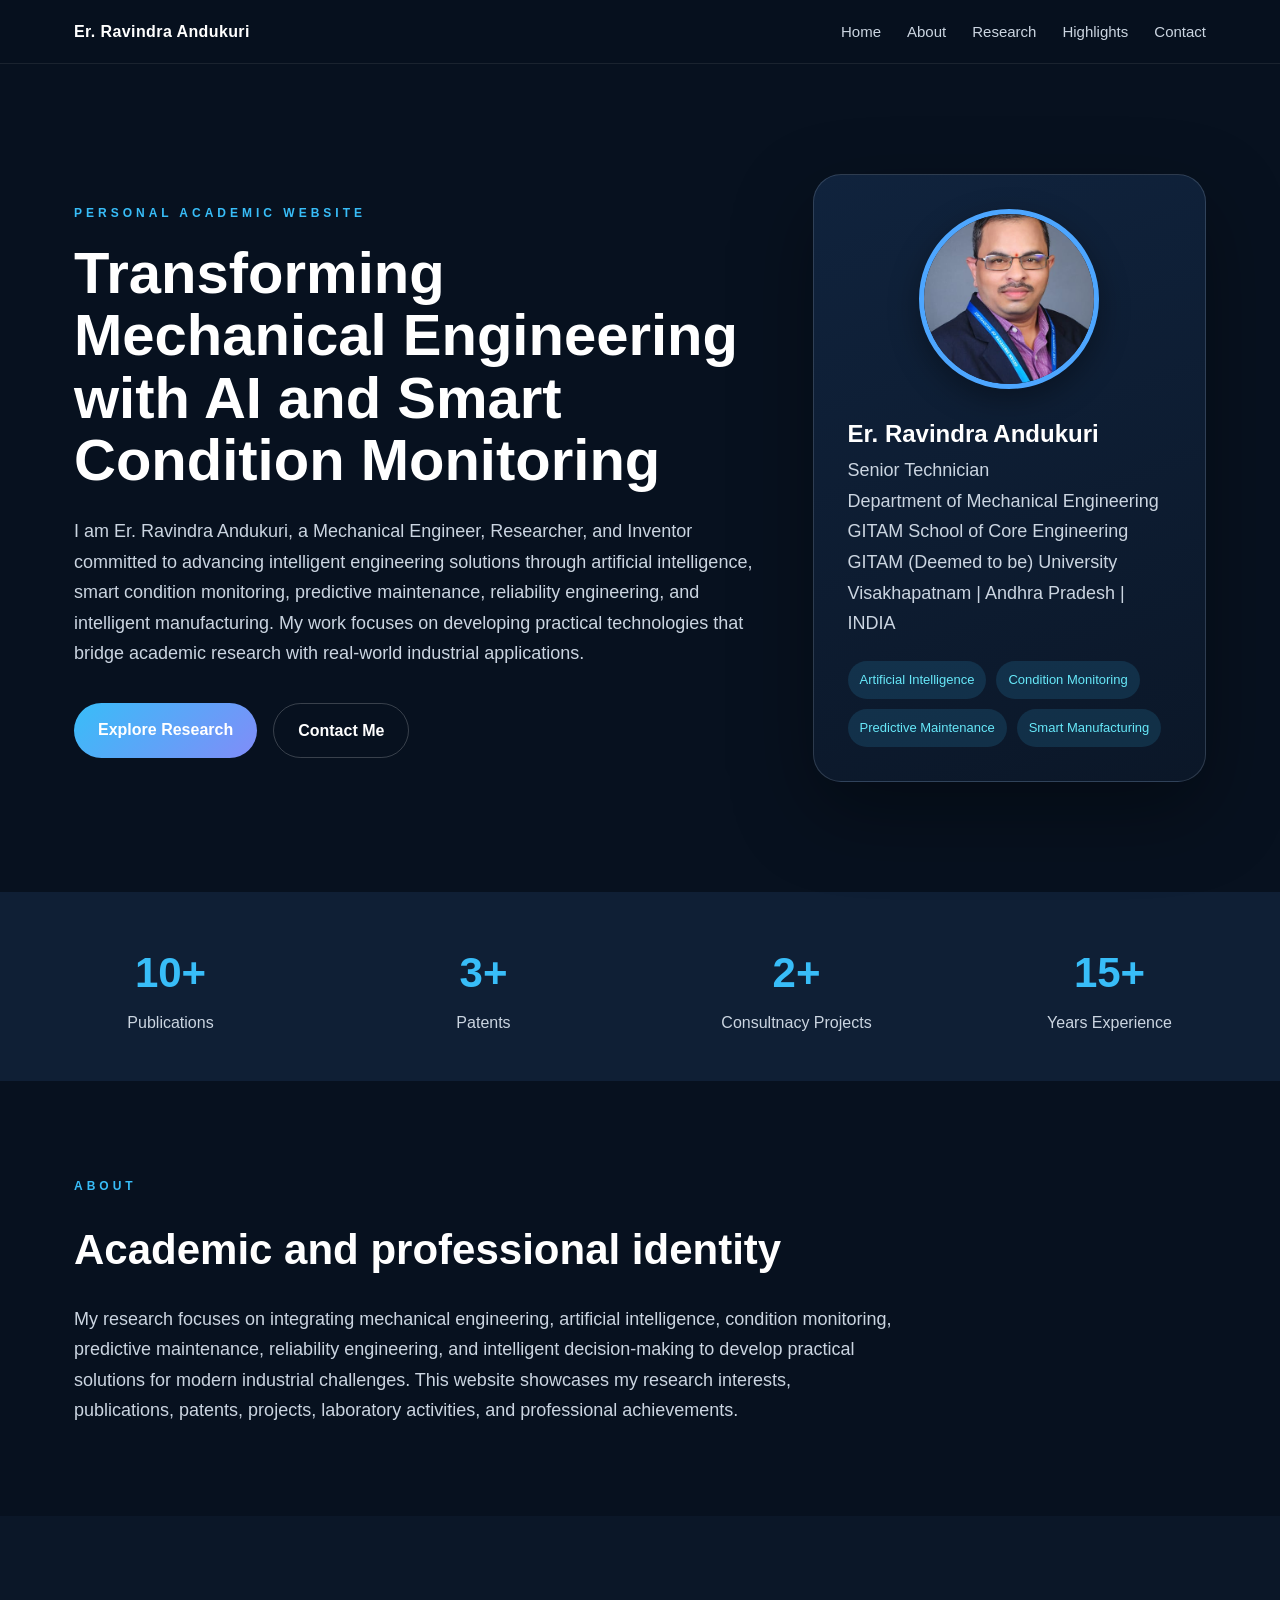
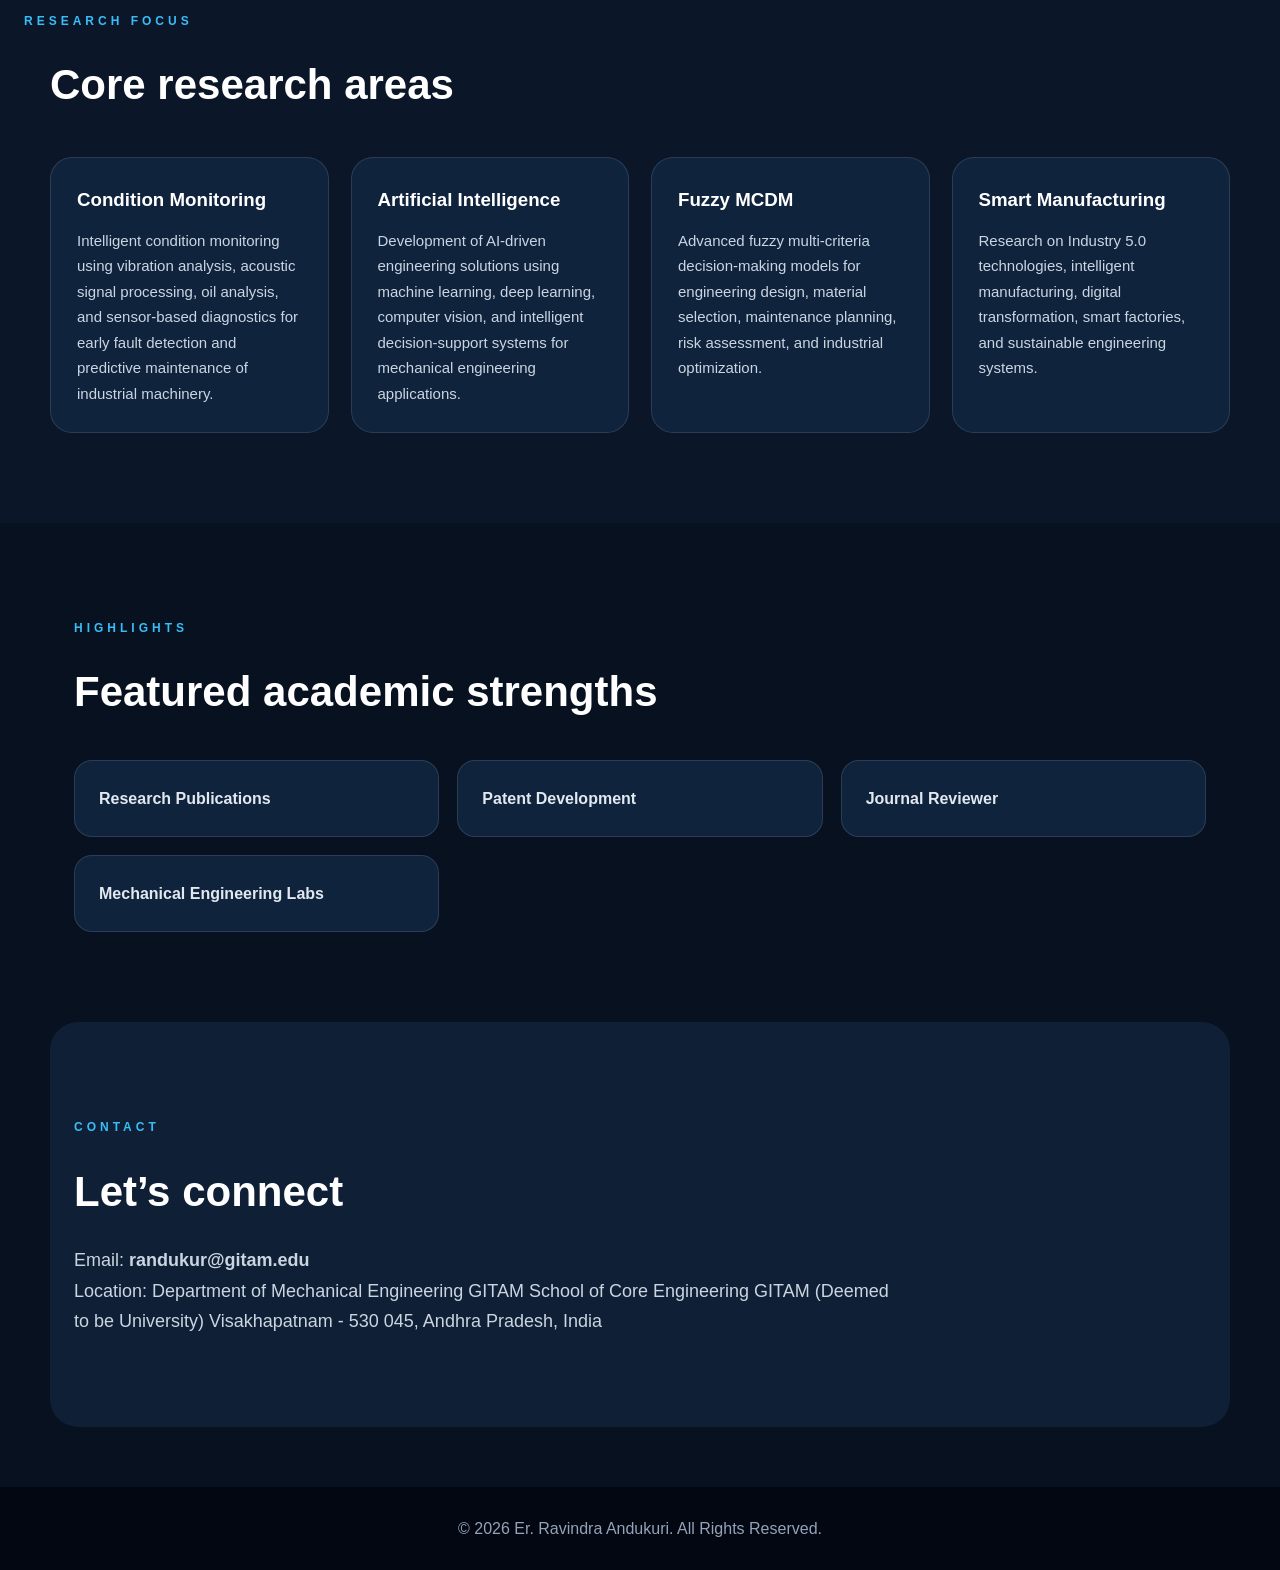
==== index.html @ 764f5e84 "Update index.html" ====
<!DOCTYPE html>
<html lang="en">
<head>
  <meta charset="UTF-8" />
  <meta name="viewport" content="width=device-width, initial-scale=1.0" />
  <title>Er. Ravindra Andukuri | Personal Academic Website</title>
  <link rel="stylesheet" href="style.css" />
</head>
<body>

<header class="header">
  <nav class="navbar">
    <div class="logo">Er. Ravindra Andukuri</div>
    <ul class="nav-links">
      <li><a href="#home">Home</a></li>
      <li><a href="#about">About</a></li>
      <li><a href="#research">Research</a></li>
      <li><a href="#highlights">Highlights</a></li>
      <li><a href="#contact">Contact</a></li>
    </ul>
  </nav>
</header>

<section id="home" class="hero">
  <div class="hero-content">
    <span class="tagline">Personal Academic Website</span>
    <h1>Transforming Mechanical Engineering with AI and Smart Condition Monitoring</h1>
    <p>
     I am Er. Ravindra Andukuri, a Mechanical Engineer, Researcher, 
      and Inventor committed to advancing intelligent engineering solutions 
      through artificial intelligence, smart condition monitoring, predictive maintenance, 
      reliability engineering, and intelligent manufacturing. 
      My work focuses on developing practical technologies that bridge academic research with real-world industrial applications.
    </p>

    <div class="hero-buttons">
      <a href="#research" class="btn primary">Explore Research</a>
      <a href="#contact" class="btn secondary">Contact Me</a>
    </div>
  </div>

  <div class="hero-card">
   <div class="profile-image">

<img src="assets/images/Ravindra_GITAM.jpeg"
     alt="Er. Ravindra Andukuri">

</div>
    <h2>Er. Ravindra Andukuri</h2>
    <p>Senior Technician</p>
    <p>Department of Mechanical Engineering</p>
    <p>GITAM School of Core Engineering</p>
    <p>GITAM (Deemed to be) University</p>
    <p>Visakhapatnam | Andhra Pradesh | INDIA</p>
    <div class="chips">
      <span>Artificial Intelligence</span>
      <span>Condition Monitoring</span>
      <span>Predictive Maintenance</span>
      <span>Smart Manufacturing</span>
    </div>
  </div>
</section>

<section class="stats">
  <div>
    <h2>10+</h2>
    <p>Publications</p>
  </div>
  <div>
    <h2>3+</h2>
    <p>Patents</p>
  </div>
  <div>
    <h2>2+</h2>
    <p>Consultnacy Projects</p>
  </div>
  <div>
    <h2>15+</h2>
    <p>Years Experience</p>
  </div>
</section>

<section id="about" class="section">
  <span class="section-label">About</span>
  <h2>Academic and professional identity</h2>
  <p>
    My research focuses on integrating mechanical engineering, artificial intelligence, 
    condition monitoring, predictive maintenance, reliability engineering, and intelligent decision-making 
    to develop practical solutions for modern industrial challenges. 
    This website showcases my research interests, publications, patents, projects, laboratory activities, and professional achievements.
  </p>
</section>

<section id="research" class="section dark-section">
  <span class="section-label">Research Focus</span>
  <h2>Core research areas</h2>

  <div class="cards">
    <div class="card">
      <h3>Condition Monitoring</h3>
      <p>Intelligent condition monitoring using vibration analysis, 
        acoustic signal processing, oil analysis, and sensor-based diagnostics 
        for early fault detection and predictive maintenance of industrial machinery.</p>
    </div>

    <div class="card">
      <h3>Artificial Intelligence</h3>
      <p>Development of AI-driven engineering solutions using machine learning, 
        deep learning, computer vision, and intelligent decision-support systems 
        for mechanical engineering applications.</p>
    </div>

    <div class="card">
      <h3>Fuzzy MCDM</h3>
      <p>Advanced fuzzy multi-criteria decision-making models 
        for engineering design, material selection, maintenance planning, risk assessment, 
        and industrial optimization.</p>
    </div>

    <div class="card">
      <h3>Smart Manufacturing</h3>
      <p>Research on Industry 5.0 technologies, intelligent manufacturing, 
        digital transformation, smart factories, and sustainable engineering systems.</p>
    </div>
  </div>
</section>

<section id="highlights" class="section">
  <span class="section-label">Highlights</span>
  <h2>Featured academic strengths</h2>

  <div class="highlight-grid">
    <div class="highlight">Research Publications</div>
    <div class="highlight">Patent Development</div>
    <div class="highlight">Journal Reviewer</div>
    <div class="highlight">Mechanical Engineering Labs</div>
  </div>
</section>

<section id="contact" class="section contact">
  <span class="section-label">Contact</span>
  <h2>Let’s connect</h2>
  <p>Email: <strong>randukur@gitam.edu</strong></p>
  <p>Location: Department of Mechanical Engineering
    GITAM School of Core Engineering
    GITAM (Deemed to be University)
    Visakhapatnam - 530 045, Andhra Pradesh, India</p>
</section>

<footer>

  <p>© 2026 Er. Ravindra Andukuri. All Rights Reserved.</p>
</footer>

<script src="script.js"></script>
</body>
</html>
---- style.css ----
* {
  margin: 0;
  padding: 0;
  box-sizing: border-box;
  font-family: "Segoe UI", Arial, sans-serif;
}

html {
  scroll-behavior: smooth;
}

body {
  background: #07111f;
  color: #ffffff;
  line-height: 1.7;
}

.header {
  width: 100%;
  position: sticky;
  top: 0;
  background: rgba(7, 17, 31, 0.9);
  backdrop-filter: blur(14px);
  z-index: 1000;
  border-bottom: 1px solid rgba(255,255,255,0.08);
}

.navbar {
  max-width: 1180px;
  margin: auto;
  padding: 18px 24px;
  display: flex;
  justify-content: space-between;
  align-items: center;
}

.logo {
  font-weight: 800;
  letter-spacing: 0.4px;
}

.nav-links {
  list-style: none;
  display: flex;
  gap: 26px;
}

.nav-links a {
  color: #cbd5e1;
  text-decoration: none;
  font-size: 15px;
}

.nav-links a:hover {
  color: #38bdf8;
}

.hero {
  min-height: 92vh;
  max-width: 1180px;
  margin: auto;
  padding: 90px 24px;
  display: grid;
  grid-template-columns: 1.4fr 0.8fr;
  align-items: center;
  gap: 50px;
}

.tagline,
.section-label {
  display: inline-block;
  color: #38bdf8;
  text-transform: uppercase;
  letter-spacing: 4px;
  font-size: 12px;
  font-weight: 800;
  margin-bottom: 18px;
}

.hero h1 {
  font-size: 58px;
  line-height: 1.08;
  margin-bottom: 24px;
}

.hero p,
.section p {
  color: #cbd5e1;
  font-size: 18px;
  max-width: 820px;
}

.hero-buttons {
  margin-top: 34px;
  display: flex;
  gap: 16px;
}

.btn {
  padding: 13px 24px;
  border-radius: 40px;
  text-decoration: none;
  font-weight: 700;
}

.primary {
  background: linear-gradient(135deg, #38bdf8, #818cf8);
  color: white;
}

.secondary {
  border: 1px solid rgba(255,255,255,0.2);
  color: white;
}

.hero-card {
  background: linear-gradient(160deg, #10233d, #0b1728);
  border: 1px solid rgba(148,163,184,0.25);
  border-radius: 28px;
  padding: 34px;
  box-shadow: 0 30px 80px rgba(0,0,0,0.35);
}

.profile-image{

width:180px;
height:180px;

margin:auto;

margin-bottom:25px;

overflow:hidden;

border-radius:50%;

border:5px solid #4da6ff;

box-shadow:0 10px 30px rgba(0,0,0,.35);

}

.profile-image img{

width:100%;

height:100%;

object-fit:cover;

}
}

.hero-card h2 {
  margin-bottom: 8px;
}

.hero-card p {
  color: #cbd5e1;
}

.chips {
  margin-top: 22px;
  display: flex;
  flex-wrap: wrap;
  gap: 10px;
}

.chips span {
  background: rgba(56,189,248,0.14);
  color: #67e8f9;
  padding: 8px 12px;
  border-radius: 20px;
  font-size: 13px;
}

.stats {
  background: #0f1f35;
  display: grid;
  grid-template-columns: repeat(4, 1fr);
  text-align: center;
  padding: 45px 24px;
  gap: 20px;
}

.stats h2 {
  color: #38bdf8;
  font-size: 42px;
}

.stats p {
  color: #cbd5e1;
}

.section {
  max-width: 1180px;
  margin: auto;
  padding: 90px 24px;
}

.section h2 {
  font-size: 42px;
  margin-bottom: 18px;
}

.dark-section {
  max-width: 100%;
  background: #0b1728;
}

.dark-section > * {
  max-width: 1180px;
  margin-left: auto;
  margin-right: auto;
}

.cards {
  margin-top: 36px;
  display: grid;
  grid-template-columns: repeat(4, 1fr);
  gap: 22px;
}

.card {
  background: #10233d;
  border: 1px solid rgba(148,163,184,0.2);
  border-radius: 22px;
  padding: 26px;
}

.card h3 {
  color: #ffffff;
  margin-bottom: 12px;
}

.card p {
  font-size: 15px;
}

.highlight-grid {
  margin-top: 32px;
  display: grid;
  grid-template-columns: repeat(3, 1fr);
  gap: 18px;
}

.highlight {
  background: #10233d;
  padding: 24px;
  border-radius: 18px;
  border: 1px solid rgba(148,163,184,0.2);
  color: #e2e8f0;
  font-weight: 700;
}

.contact {
  background: #0f1f35;
  border-radius: 28px;
  margin-bottom: 60px;
}

footer {
  text-align: center;
  padding: 28px;
  background: #030712;
  color: #94a3b8;
}

@media (max-width: 900px) {
  .hero {
    grid-template-columns: 1fr;
  }

  .hero h1 {
    font-size: 42px;
  }

  .stats,
  .cards,
  .highlight-grid {
    grid-template-columns: 1fr;
  }

  .nav-links {
    display: none;
  }
}
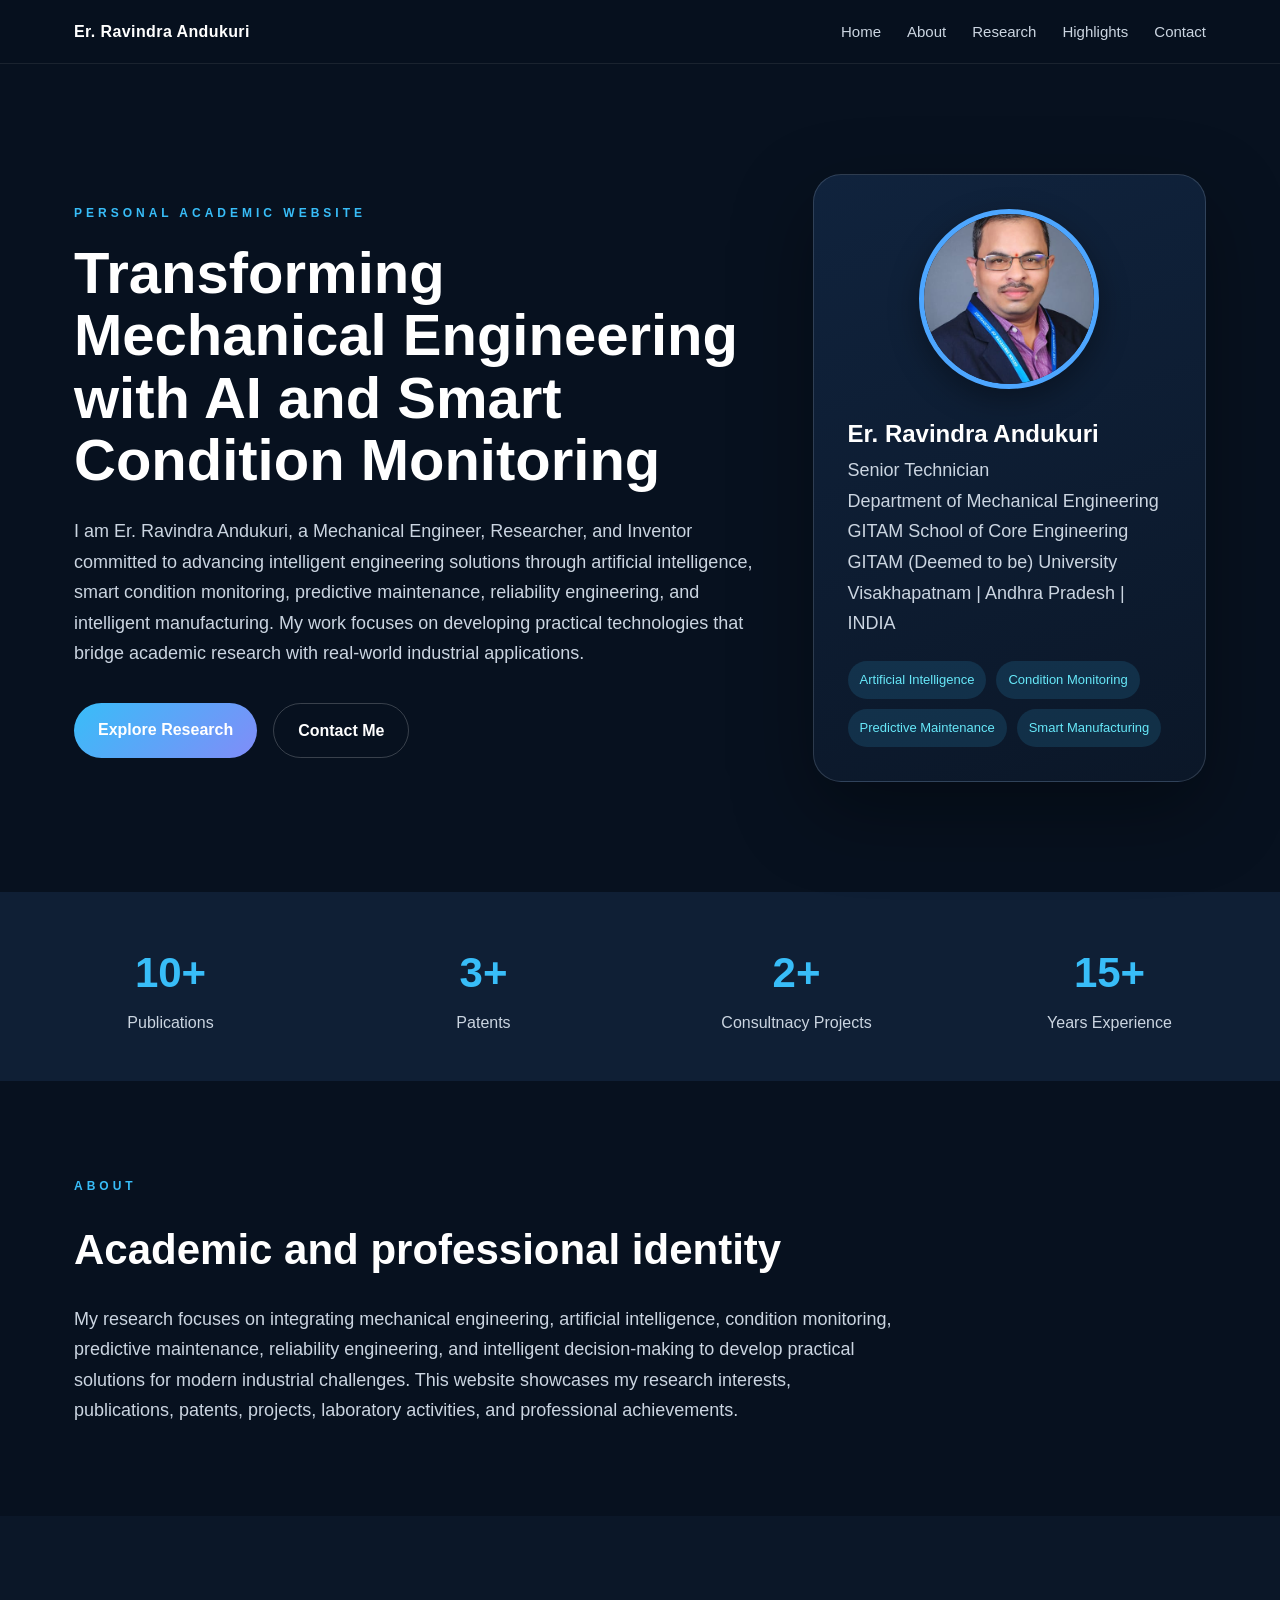
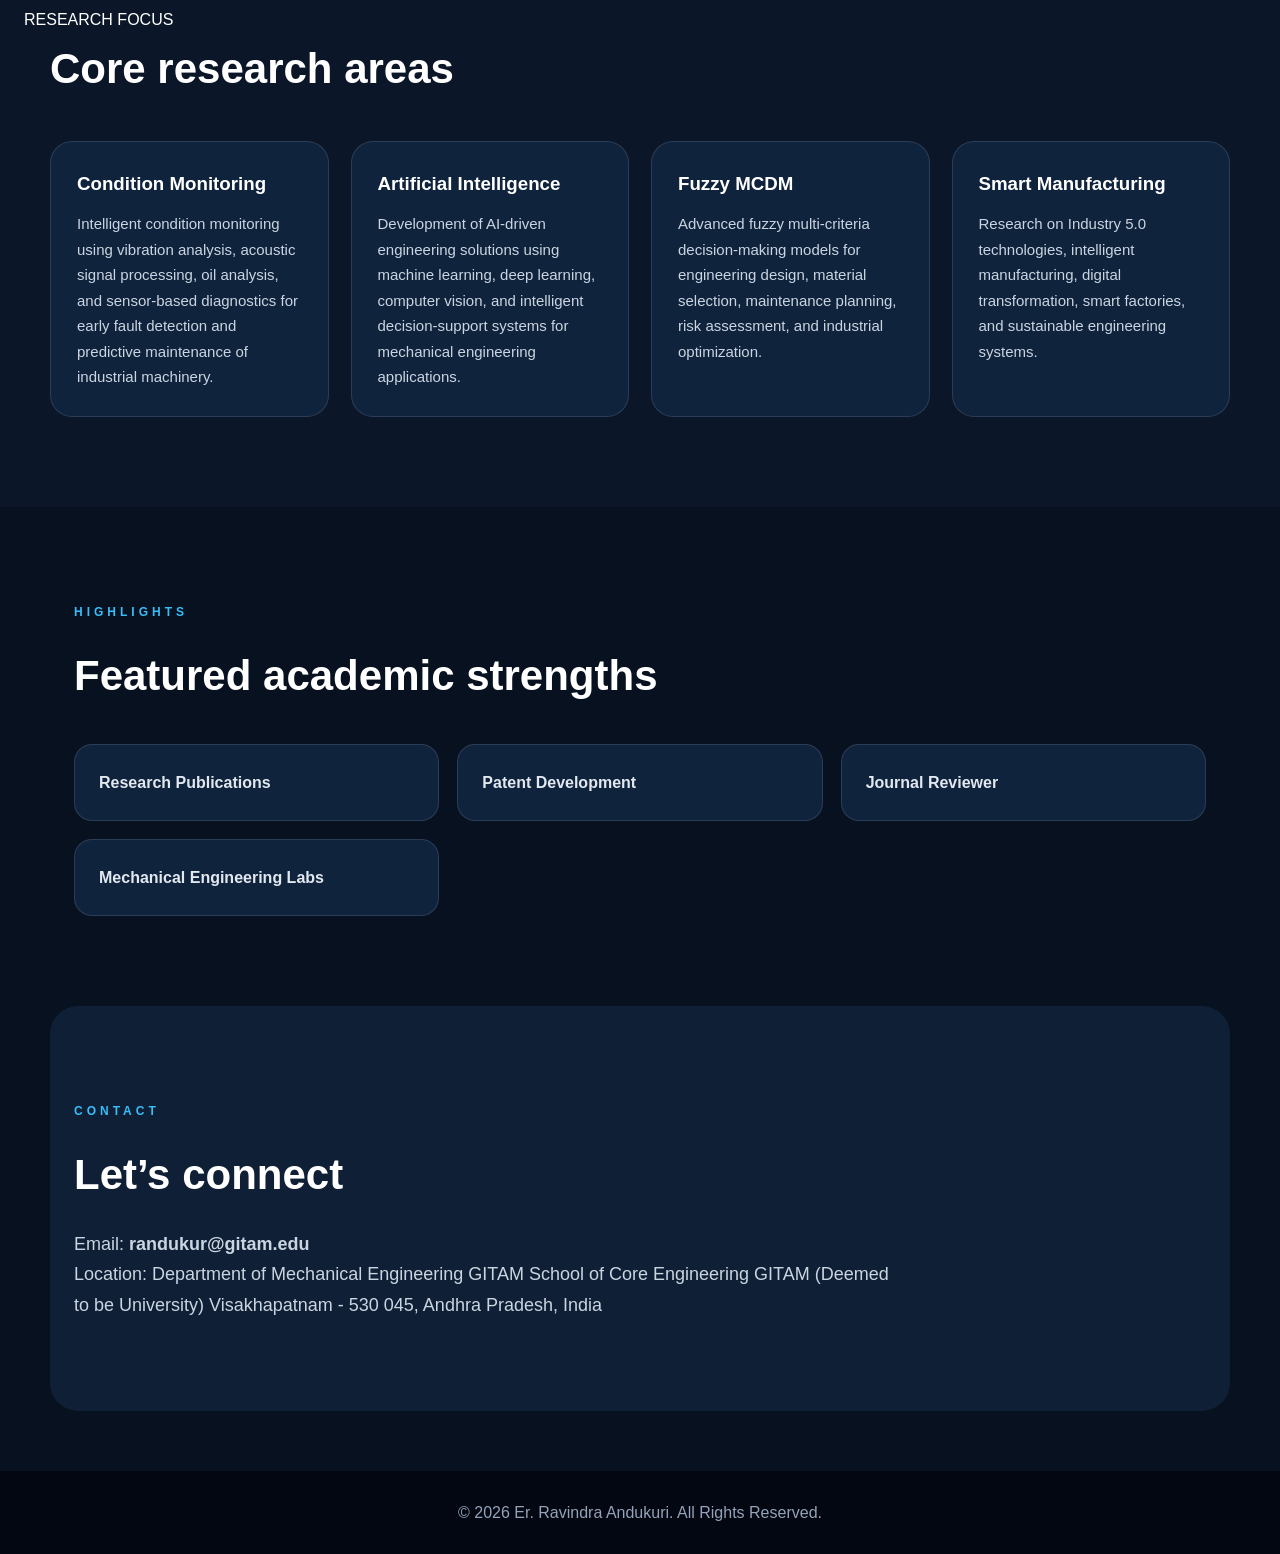
==== commit 17638bab: "Update index.html" ====
--- a/index.html
+++ b/index.html
@@ -92,7 +92,10 @@
 </section>
 
 <section id="research" class="section dark-section">
-  <span class="section-label">Research Focus</span>
+  <span class="section-tag">
+RESEARCH FOCUS
+</span>
+  <div class="container">
   <h2>Core research areas</h2>
 
   <div class="cards">
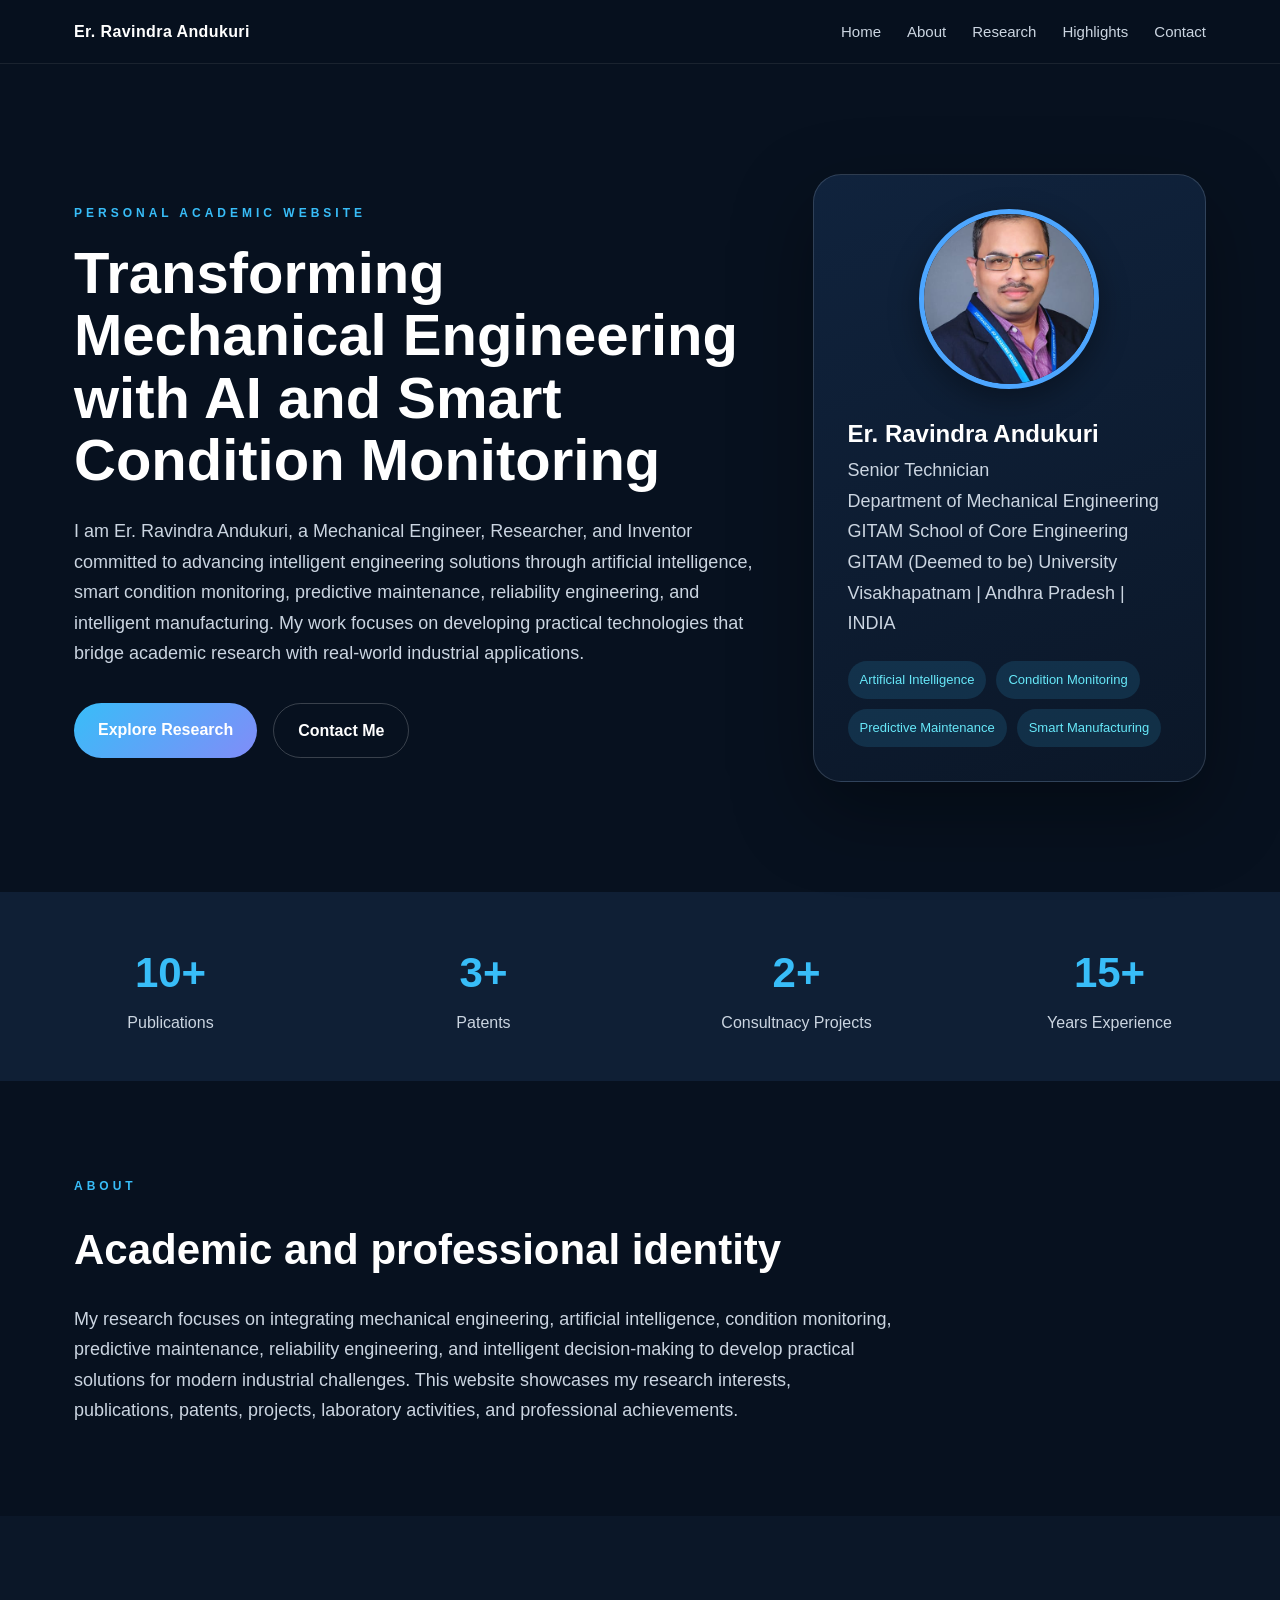
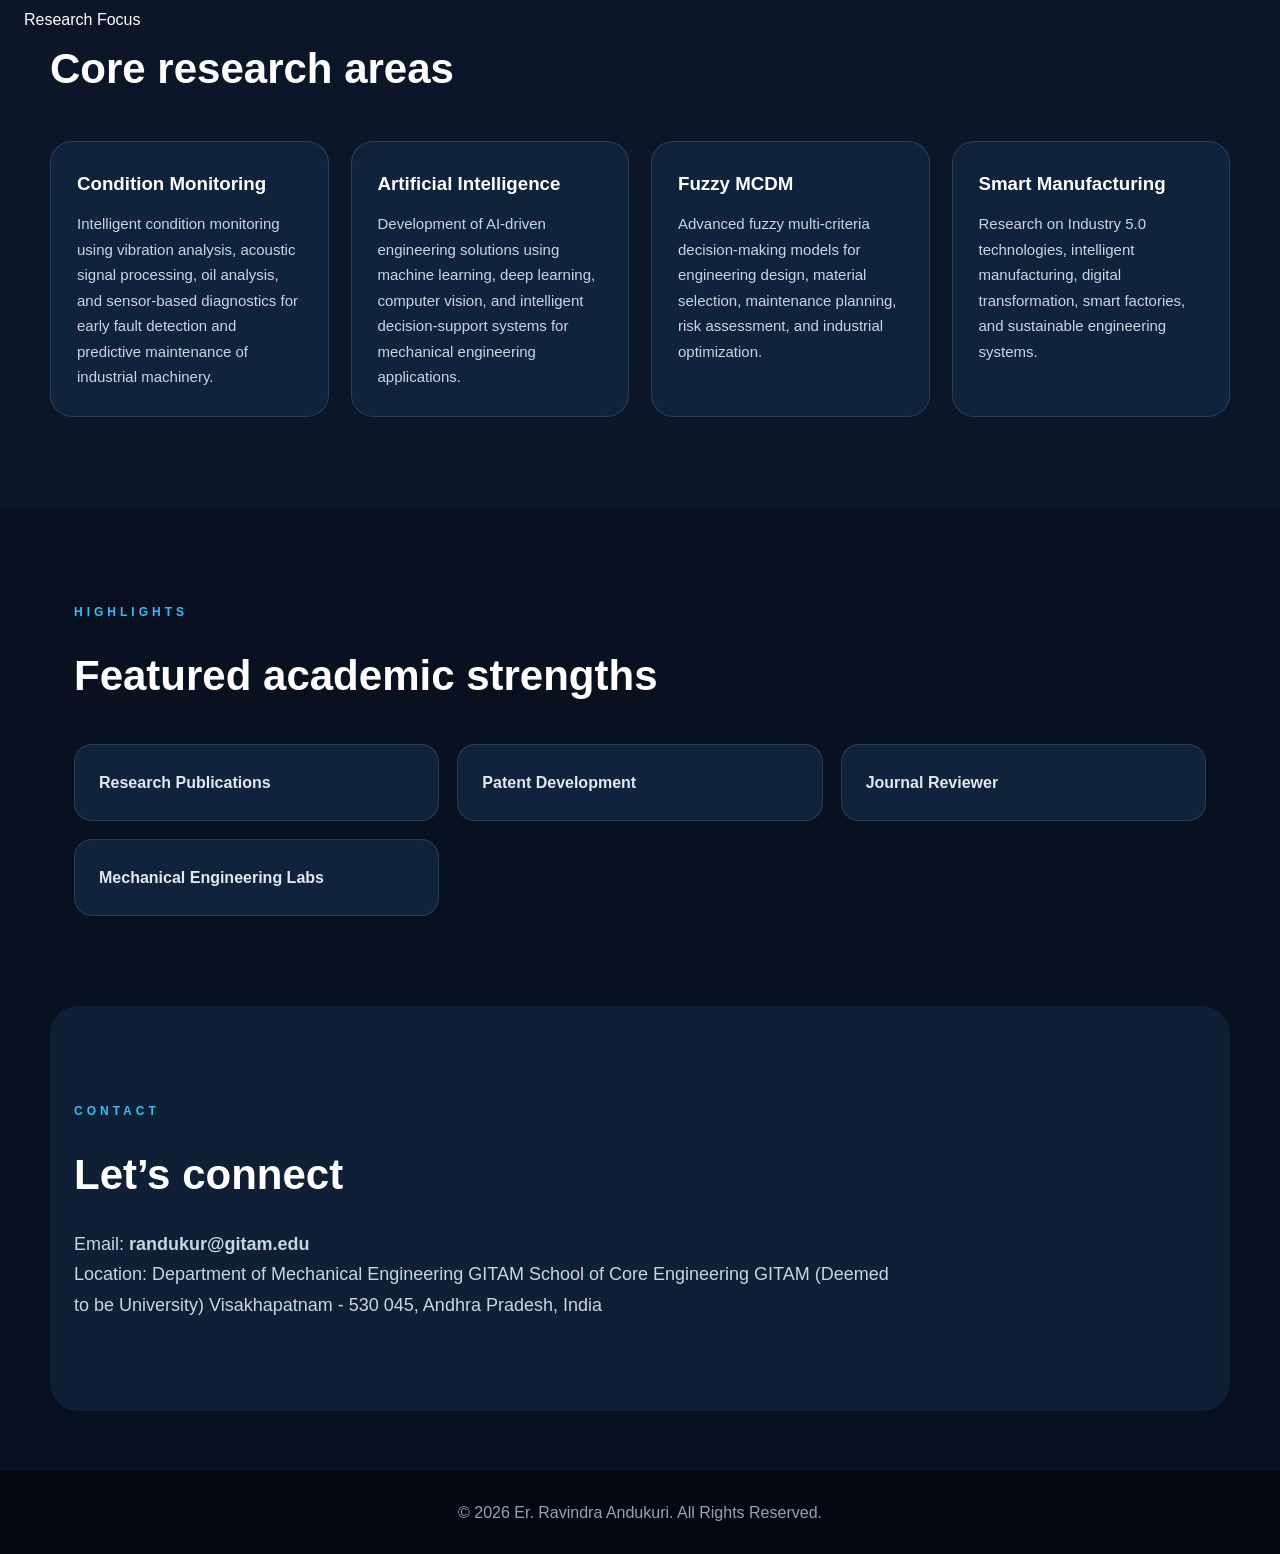
==== commit 4eda0145: "Update index.html" ====
--- a/index.html
+++ b/index.html
@@ -92,10 +92,7 @@
 </section>
 
 <section id="research" class="section dark-section">
-  <span class="section-tag">
-RESEARCH FOCUS
-</span>
-  <div class="container">
+  <span class="section-tag">Research Focus</span>
   <h2>Core research areas</h2>
 
   <div class="cards">
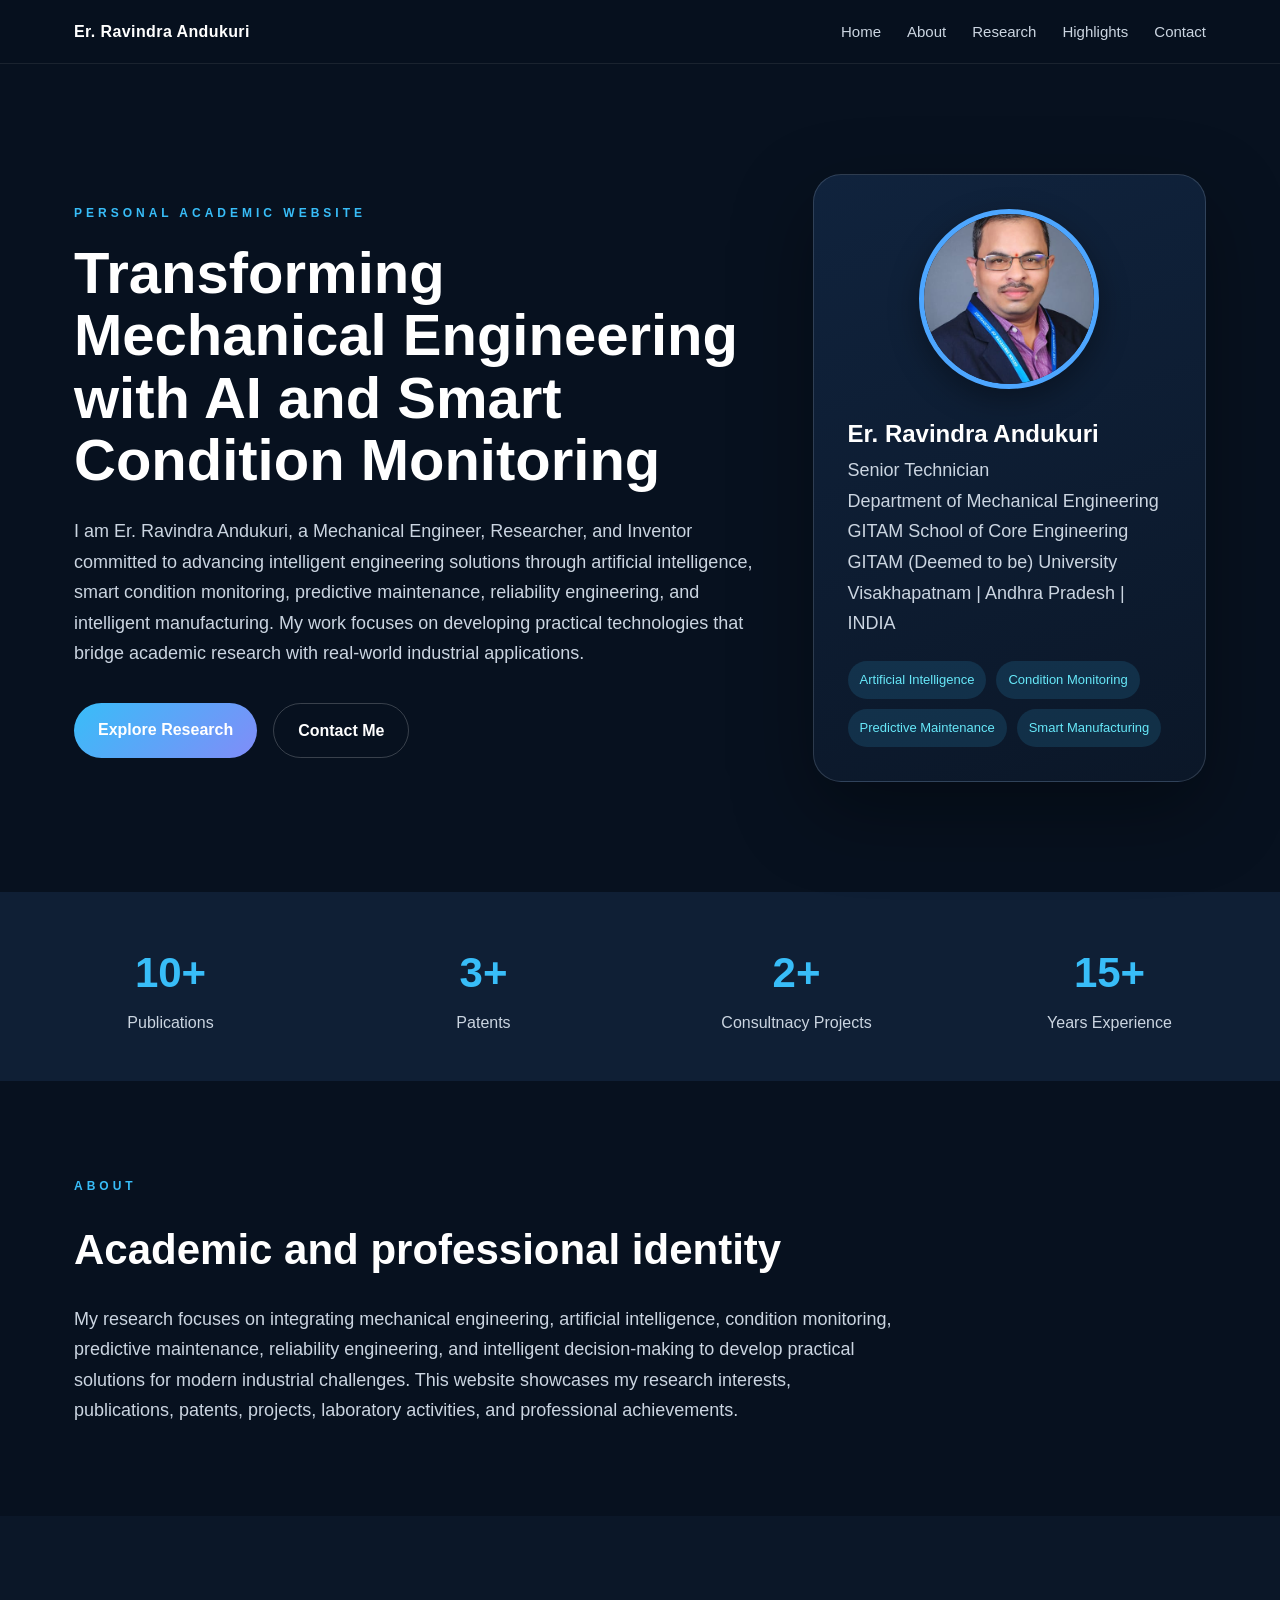
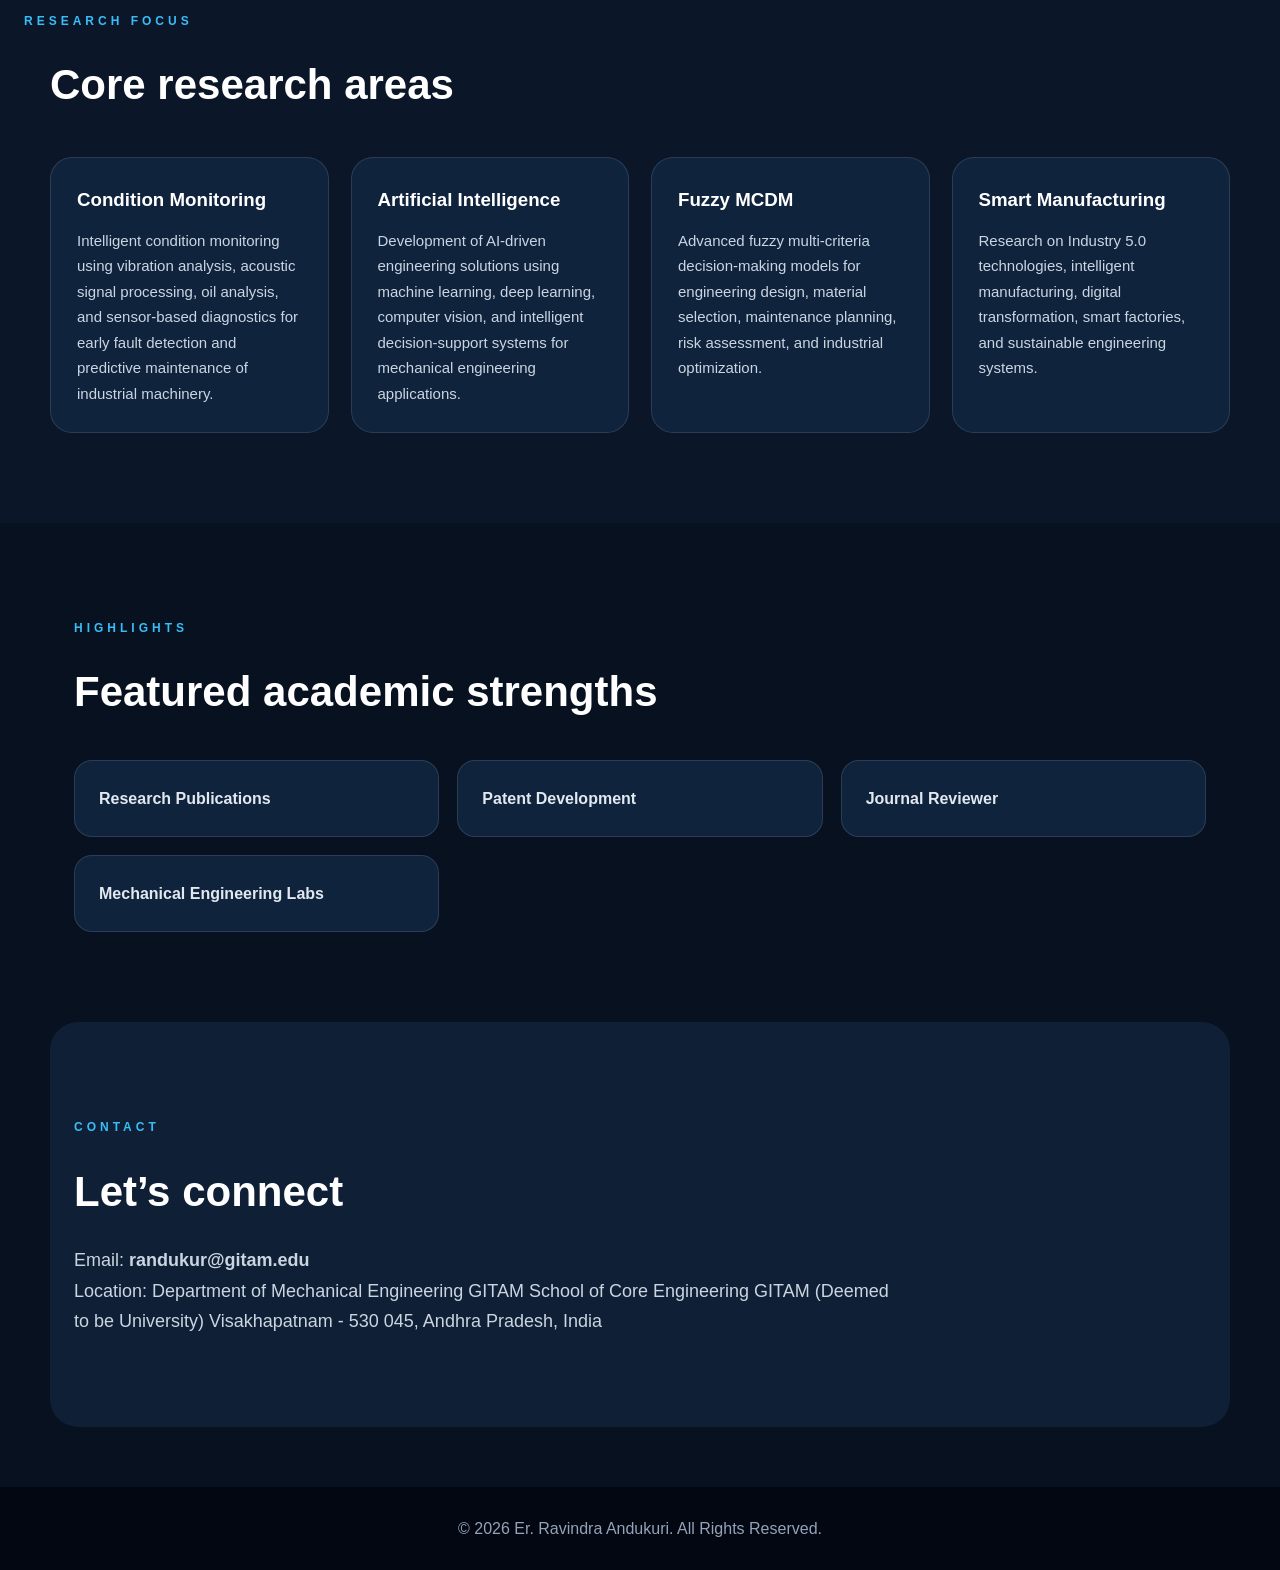
==== commit 1b36dbb8: "Update index.html" ====
--- a/index.html
+++ b/index.html
@@ -92,7 +92,7 @@
 </section>
 
 <section id="research" class="section dark-section">
-  <span class="section-tag">Research Focus</span>
+  <span class="section-label">Research Focus</span>
   <h2>Core research areas</h2>
 
   <div class="cards">
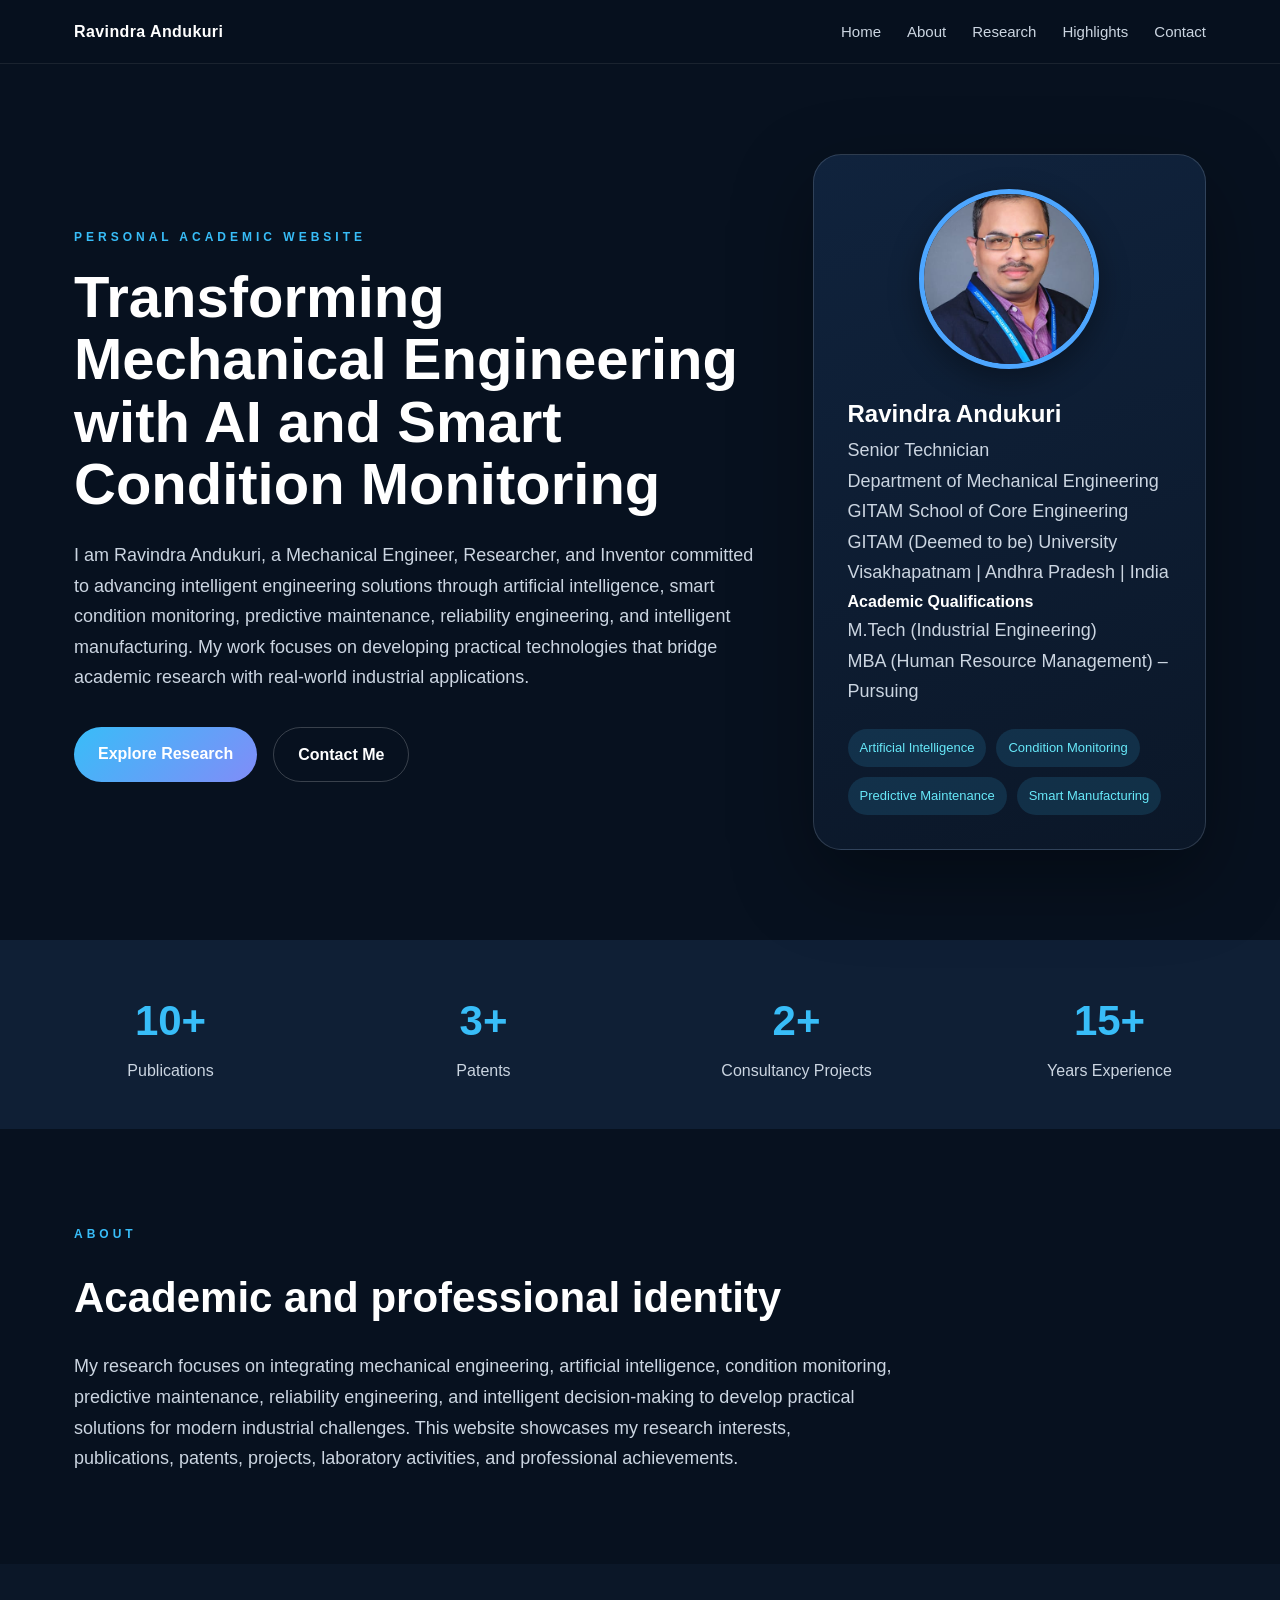
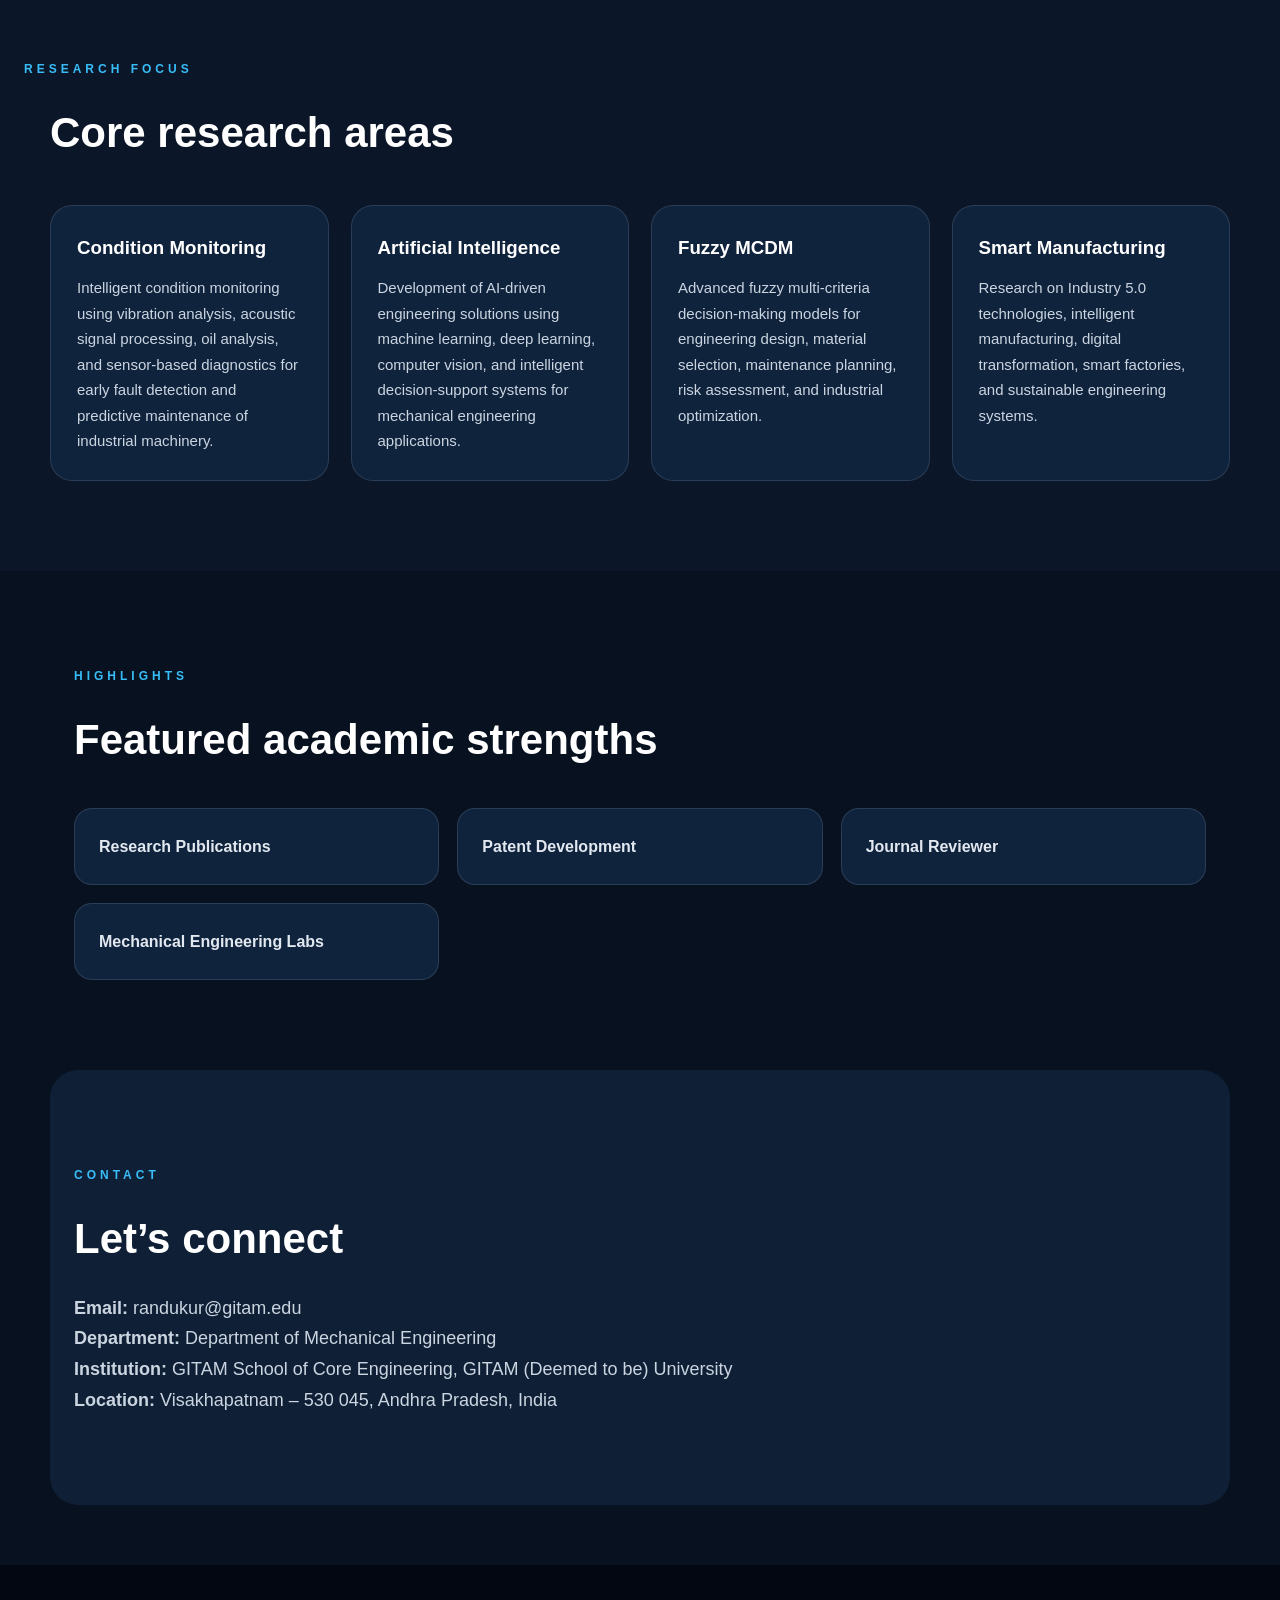
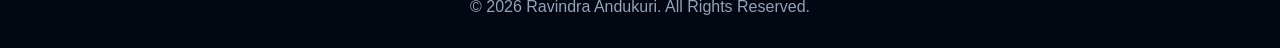
==== commit 2ed6fd10: "Update homepage profile and qualifications" ====
--- a/index.html
+++ b/index.html
@@ -3,17 +3,17 @@
 <head>
   <meta charset="UTF-8" />
   <meta name="viewport" content="width=device-width, initial-scale=1.0" />
-  <title>Er. Ravindra Andukuri | Personal Academic Website</title>
+  <title>Ravindra Andukuri | Personal Academic Website</title>
   <link rel="stylesheet" href="style.css" />
 </head>
 <body>
 
 <header class="header">
   <nav class="navbar">
-    <div class="logo">Er. Ravindra Andukuri</div>
+    <div class="logo">Ravindra Andukuri</div>
     <ul class="nav-links">
       <li><a href="#home">Home</a></li>
-      <li><a href="#about">About</a></li>
+      <li><a href="about.html">About</a></li>
       <li><a href="#research">Research</a></li>
       <li><a href="#highlights">Highlights</a></li>
       <li><a href="#contact">Contact</a></li>
@@ -26,11 +26,12 @@
     <span class="tagline">Personal Academic Website</span>
     <h1>Transforming Mechanical Engineering with AI and Smart Condition Monitoring</h1>
     <p>
-     I am Er. Ravindra Andukuri, a Mechanical Engineer, Researcher, 
-      and Inventor committed to advancing intelligent engineering solutions 
-      through artificial intelligence, smart condition monitoring, predictive maintenance, 
-      reliability engineering, and intelligent manufacturing. 
-      My work focuses on developing practical technologies that bridge academic research with real-world industrial applications.
+      I am Ravindra Andukuri, a Mechanical Engineer, Researcher, and Inventor
+      committed to advancing intelligent engineering solutions through artificial
+      intelligence, smart condition monitoring, predictive maintenance, reliability
+      engineering, and intelligent manufacturing. My work focuses on developing
+      practical technologies that bridge academic research with real-world
+      industrial applications.
     </p>
 
     <div class="hero-buttons">
@@ -40,18 +41,23 @@
   </div>
 
   <div class="hero-card">
-   <div class="profile-image">
+    <div class="profile-image">
+      <img src="assets/images/Ravindra_GITAM.jpeg" alt="Ravindra Andukuri" />
+    </div>
 
-<img src="assets/images/Ravindra_GITAM.jpeg"
-     alt="Er. Ravindra Andukuri">
-
-</div>
-    <h2>Er. Ravindra Andukuri</h2>
+    <h2>Ravindra Andukuri</h2>
     <p>Senior Technician</p>
     <p>Department of Mechanical Engineering</p>
     <p>GITAM School of Core Engineering</p>
     <p>GITAM (Deemed to be) University</p>
-    <p>Visakhapatnam | Andhra Pradesh | INDIA</p>
+    <p>Visakhapatnam | Andhra Pradesh | India</p>
+
+    <div class="qualification-box">
+      <h4>Academic Qualifications</h4>
+      <p>M.Tech (Industrial Engineering)</p>
+      <p>MBA (Human Resource Management) – Pursuing</p>
+    </div>
+
     <div class="chips">
       <span>Artificial Intelligence</span>
       <span>Condition Monitoring</span>
@@ -72,7 +78,7 @@
   </div>
   <div>
     <h2>2+</h2>
-    <p>Consultnacy Projects</p>
+    <p>Consultancy Projects</p>
   </div>
   <div>
     <h2>15+</h2>
@@ -84,10 +90,12 @@
   <span class="section-label">About</span>
   <h2>Academic and professional identity</h2>
   <p>
-    My research focuses on integrating mechanical engineering, artificial intelligence, 
-    condition monitoring, predictive maintenance, reliability engineering, and intelligent decision-making 
-    to develop practical solutions for modern industrial challenges. 
-    This website showcases my research interests, publications, patents, projects, laboratory activities, and professional achievements.
+    My research focuses on integrating mechanical engineering, artificial
+    intelligence, condition monitoring, predictive maintenance, reliability
+    engineering, and intelligent decision-making to develop practical solutions
+    for modern industrial challenges. This website showcases my research
+    interests, publications, patents, projects, laboratory activities, and
+    professional achievements.
   </p>
 </section>
 
@@ -98,29 +106,38 @@
   <div class="cards">
     <div class="card">
       <h3>Condition Monitoring</h3>
-      <p>Intelligent condition monitoring using vibration analysis, 
-        acoustic signal processing, oil analysis, and sensor-based diagnostics 
-        for early fault detection and predictive maintenance of industrial machinery.</p>
+      <p>
+        Intelligent condition monitoring using vibration analysis, acoustic
+        signal processing, oil analysis, and sensor-based diagnostics for early
+        fault detection and predictive maintenance of industrial machinery.
+      </p>
     </div>
 
     <div class="card">
       <h3>Artificial Intelligence</h3>
-      <p>Development of AI-driven engineering solutions using machine learning, 
-        deep learning, computer vision, and intelligent decision-support systems 
-        for mechanical engineering applications.</p>
+      <p>
+        Development of AI-driven engineering solutions using machine learning,
+        deep learning, computer vision, and intelligent decision-support systems
+        for mechanical engineering applications.
+      </p>
     </div>
 
     <div class="card">
       <h3>Fuzzy MCDM</h3>
-      <p>Advanced fuzzy multi-criteria decision-making models 
-        for engineering design, material selection, maintenance planning, risk assessment, 
-        and industrial optimization.</p>
+      <p>
+        Advanced fuzzy multi-criteria decision-making models for engineering
+        design, material selection, maintenance planning, risk assessment, and
+        industrial optimization.
+      </p>
     </div>
 
     <div class="card">
       <h3>Smart Manufacturing</h3>
-      <p>Research on Industry 5.0 technologies, intelligent manufacturing, 
-        digital transformation, smart factories, and sustainable engineering systems.</p>
+      <p>
+        Research on Industry 5.0 technologies, intelligent manufacturing,
+        digital transformation, smart factories, and sustainable engineering
+        systems.
+      </p>
     </div>
   </div>
 </section>
@@ -140,16 +157,15 @@
 <section id="contact" class="section contact">
   <span class="section-label">Contact</span>
   <h2>Let’s connect</h2>
-  <p>Email: <strong>randukur@gitam.edu</strong></p>
-  <p>Location: Department of Mechanical Engineering
-    GITAM School of Core Engineering
-    GITAM (Deemed to be University)
-    Visakhapatnam - 530 045, Andhra Pradesh, India</p>
+
+  <p><strong>Email:</strong> randukur@gitam.edu</p>
+  <p><strong>Department:</strong> Department of Mechanical Engineering</p>
+  <p><strong>Institution:</strong> GITAM School of Core Engineering, GITAM (Deemed to be) University</p>
+  <p><strong>Location:</strong> Visakhapatnam – 530 045, Andhra Pradesh, India</p>
 </section>
 
 <footer>
-
-  <p>© 2026 Er. Ravindra Andukuri. All Rights Reserved.</p>
+  <p>© 2026 Ravindra Andukuri. All Rights Reserved.</p>
 </footer>
 
 <script src="script.js"></script>
--- a/style.css
+++ b/style.css
@@ -285,3 +285,4 @@
     display: none;
   }
 }
+
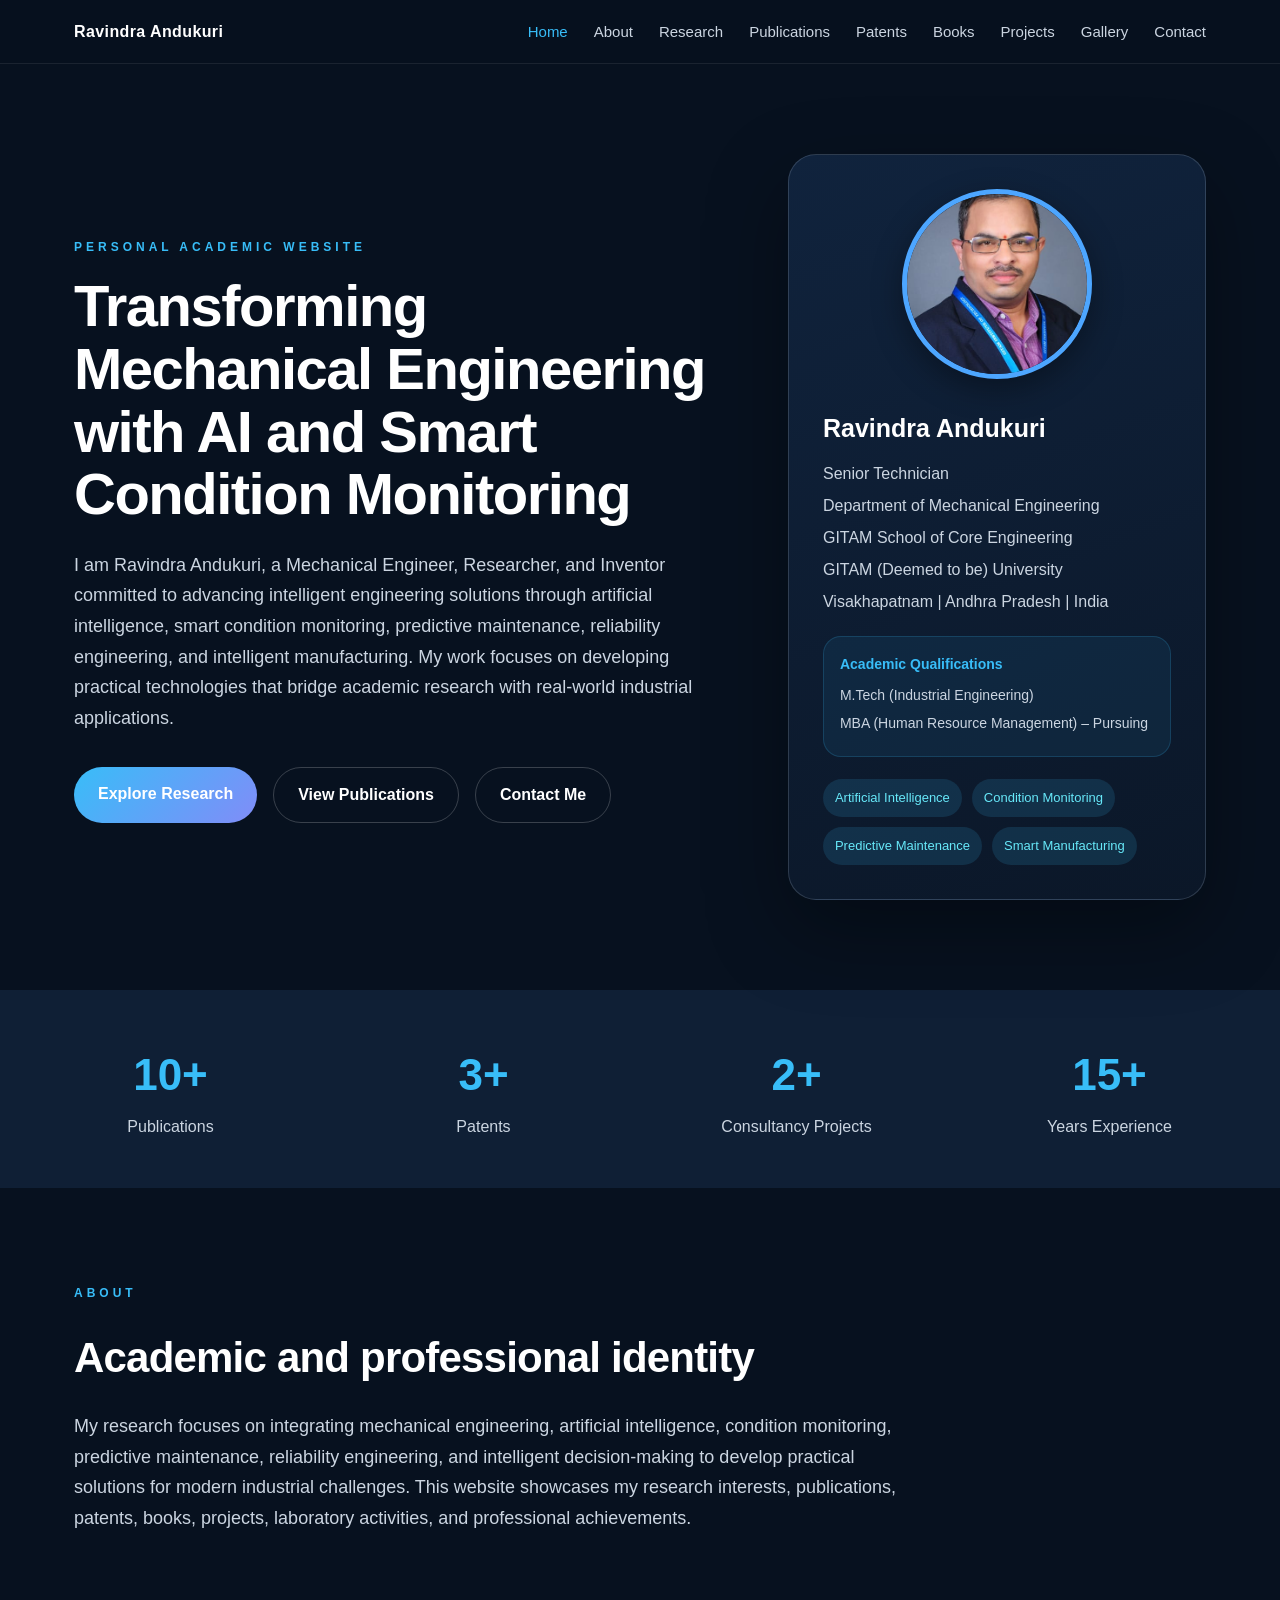
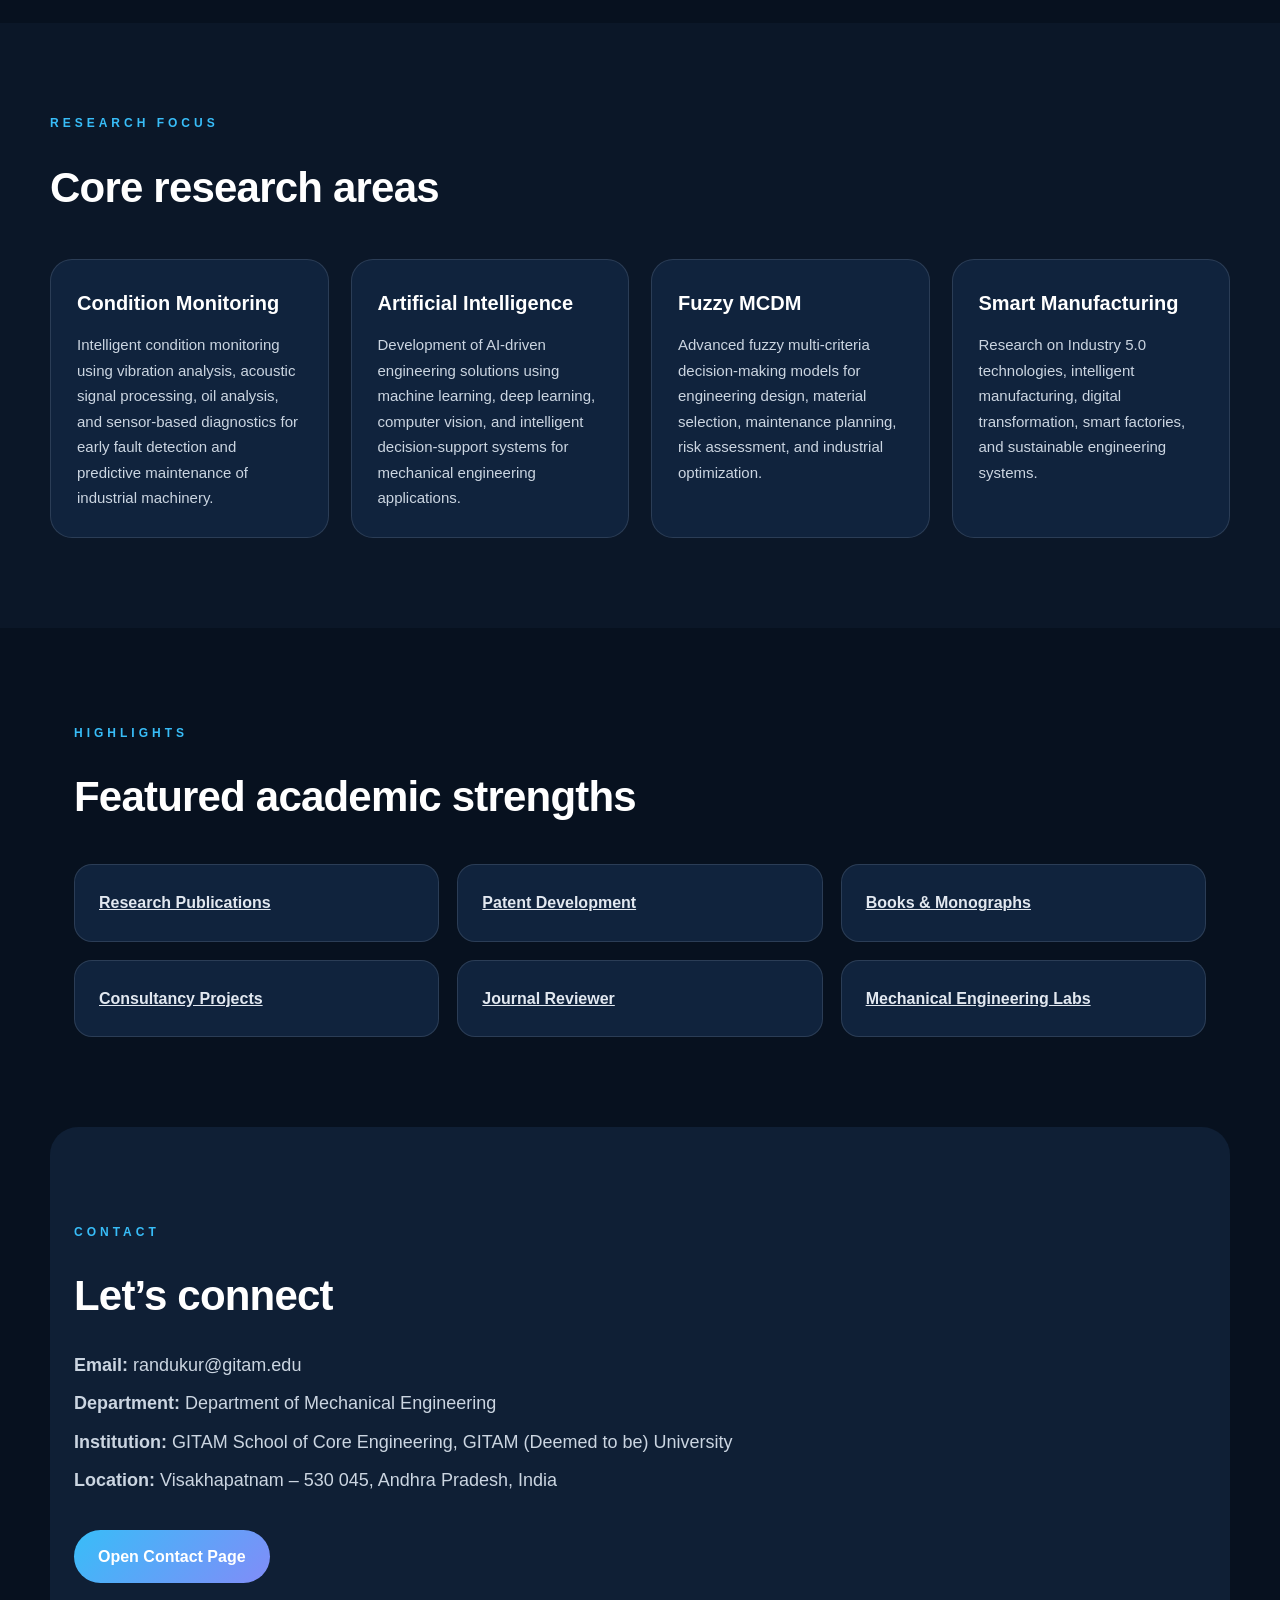
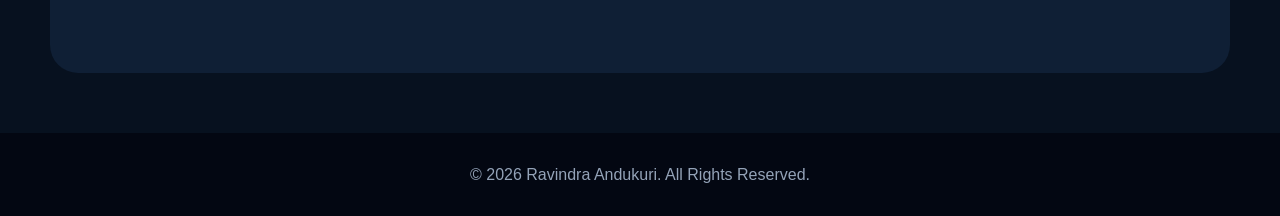
==== commit 6aeb6eb0: "Update homepage navigation and structure" ====
--- a/index.html
+++ b/index.html
@@ -3,20 +3,29 @@
 <head>
   <meta charset="UTF-8" />
   <meta name="viewport" content="width=device-width, initial-scale=1.0" />
+
   <title>Ravindra Andukuri | Personal Academic Website</title>
+  <meta name="description" content="Personal academic website of Ravindra Andukuri, Mechanical Engineer, Researcher, and Inventor working in AI, condition monitoring, predictive maintenance, reliability engineering, and smart manufacturing." />
+
   <link rel="stylesheet" href="style.css" />
 </head>
+
 <body>
 
 <header class="header">
   <nav class="navbar">
     <div class="logo">Ravindra Andukuri</div>
+
     <ul class="nav-links">
-      <li><a href="#home">Home</a></li>
+      <li><a href="index.html" class="active">Home</a></li>
       <li><a href="about.html">About</a></li>
-      <li><a href="#research">Research</a></li>
-      <li><a href="#highlights">Highlights</a></li>
-      <li><a href="#contact">Contact</a></li>
+      <li><a href="research.html">Research</a></li>
+      <li><a href="publications.html">Publications</a></li>
+      <li><a href="patents.html">Patents</a></li>
+      <li><a href="books.html">Books</a></li>
+      <li><a href="projects.html">Projects</a></li>
+      <li><a href="gallery.html">Gallery</a></li>
+      <li><a href="contact.html">Contact</a></li>
     </ul>
   </nav>
 </header>
@@ -24,7 +33,9 @@
 <section id="home" class="hero">
   <div class="hero-content">
     <span class="tagline">Personal Academic Website</span>
+
     <h1>Transforming Mechanical Engineering with AI and Smart Condition Monitoring</h1>
+
     <p>
       I am Ravindra Andukuri, a Mechanical Engineer, Researcher, and Inventor
       committed to advancing intelligent engineering solutions through artificial
@@ -35,8 +46,9 @@
     </p>
 
     <div class="hero-buttons">
-      <a href="#research" class="btn primary">Explore Research</a>
-      <a href="#contact" class="btn secondary">Contact Me</a>
+      <a href="research.html" class="btn primary">Explore Research</a>
+      <a href="publications.html" class="btn secondary">View Publications</a>
+      <a href="contact.html" class="btn secondary">Contact Me</a>
     </div>
   </div>
 
@@ -46,6 +58,7 @@
     </div>
 
     <h2>Ravindra Andukuri</h2>
+
     <p>Senior Technician</p>
     <p>Department of Mechanical Engineering</p>
     <p>GITAM School of Core Engineering</p>
@@ -72,14 +85,17 @@
     <h2>10+</h2>
     <p>Publications</p>
   </div>
+
   <div>
     <h2>3+</h2>
     <p>Patents</p>
   </div>
+
   <div>
     <h2>2+</h2>
     <p>Consultancy Projects</p>
   </div>
+
   <div>
     <h2>15+</h2>
     <p>Years Experience</p>
@@ -88,19 +104,22 @@
 
 <section id="about" class="section">
   <span class="section-label">About</span>
+
   <h2>Academic and professional identity</h2>
+
   <p>
     My research focuses on integrating mechanical engineering, artificial
     intelligence, condition monitoring, predictive maintenance, reliability
     engineering, and intelligent decision-making to develop practical solutions
     for modern industrial challenges. This website showcases my research
-    interests, publications, patents, projects, laboratory activities, and
-    professional achievements.
+    interests, publications, patents, books, projects, laboratory activities,
+    and professional achievements.
   </p>
 </section>
 
 <section id="research" class="section dark-section">
   <span class="section-label">Research Focus</span>
+
   <h2>Core research areas</h2>
 
   <div class="cards">
@@ -144,24 +163,32 @@
 
 <section id="highlights" class="section">
   <span class="section-label">Highlights</span>
+
   <h2>Featured academic strengths</h2>
 
   <div class="highlight-grid">
-    <div class="highlight">Research Publications</div>
-    <div class="highlight">Patent Development</div>
-    <div class="highlight">Journal Reviewer</div>
-    <div class="highlight">Mechanical Engineering Labs</div>
+    <a class="highlight" href="publications.html">Research Publications</a>
+    <a class="highlight" href="patents.html">Patent Development</a>
+    <a class="highlight" href="books.html">Books & Monographs</a>
+    <a class="highlight" href="projects.html">Consultancy Projects</a>
+    <a class="highlight" href="research.html">Journal Reviewer</a>
+    <a class="highlight" href="gallery.html">Mechanical Engineering Labs</a>
   </div>
 </section>
 
 <section id="contact" class="section contact">
   <span class="section-label">Contact</span>
+
   <h2>Let’s connect</h2>
 
   <p><strong>Email:</strong> randukur@gitam.edu</p>
   <p><strong>Department:</strong> Department of Mechanical Engineering</p>
   <p><strong>Institution:</strong> GITAM School of Core Engineering, GITAM (Deemed to be) University</p>
   <p><strong>Location:</strong> Visakhapatnam – 530 045, Andhra Pradesh, India</p>
+
+  <div class="hero-buttons">
+    <a href="contact.html" class="btn primary">Open Contact Page</a>
+  </div>
 </section>
 
 <footer>
--- a/style.css
+++ b/style.css
@@ -15,14 +15,21 @@
   line-height: 1.7;
 }
 
+/* Header */
+
 .header {
   width: 100%;
   position: sticky;
   top: 0;
-  background: rgba(7, 17, 31, 0.9);
+  background: rgba(7, 17, 31, 0.92);
   backdrop-filter: blur(14px);
   z-index: 1000;
-  border-bottom: 1px solid rgba(255,255,255,0.08);
+  border-bottom: 1px solid rgba(255, 255, 255, 0.08);
+  transition: 0.3s ease;
+}
+
+.header.scrolled {
+  box-shadow: 0 10px 30px rgba(0, 0, 0, 0.35);
 }
 
 .navbar {
@@ -49,11 +56,15 @@
   color: #cbd5e1;
   text-decoration: none;
   font-size: 15px;
-}
-
-.nav-links a:hover {
+  transition: 0.3s ease;
+}
+
+.nav-links a:hover,
+.nav-links a.active {
   color: #38bdf8;
 }
+
+/* Hero Section */
 
 .hero {
   min-height: 92vh;
@@ -61,7 +72,7 @@
   margin: auto;
   padding: 90px 24px;
   display: grid;
-  grid-template-columns: 1.4fr 0.8fr;
+  grid-template-columns: 1.35fr 0.85fr;
   align-items: center;
   gap: 50px;
 }
@@ -81,19 +92,21 @@
   font-size: 58px;
   line-height: 1.08;
   margin-bottom: 24px;
+  letter-spacing: -1.5px;
 }
 
 .hero p,
 .section p {
   color: #cbd5e1;
   font-size: 18px;
-  max-width: 820px;
+  max-width: 850px;
 }
 
 .hero-buttons {
   margin-top: 34px;
   display: flex;
   gap: 16px;
+  flex-wrap: wrap;
 }
 
 .btn {
@@ -101,62 +114,78 @@
   border-radius: 40px;
   text-decoration: none;
   font-weight: 700;
+  transition: 0.3s ease;
 }
 
 .primary {
   background: linear-gradient(135deg, #38bdf8, #818cf8);
-  color: white;
+  color: #ffffff;
 }
 
 .secondary {
-  border: 1px solid rgba(255,255,255,0.2);
-  color: white;
-}
+  border: 1px solid rgba(255, 255, 255, 0.2);
+  color: #ffffff;
+}
+
+.btn:hover {
+  transform: translateY(-3px);
+}
+
+/* Profile Card */
 
 .hero-card {
   background: linear-gradient(160deg, #10233d, #0b1728);
-  border: 1px solid rgba(148,163,184,0.25);
+  border: 1px solid rgba(148, 163, 184, 0.25);
   border-radius: 28px;
   padding: 34px;
-  box-shadow: 0 30px 80px rgba(0,0,0,0.35);
-}
-
-.profile-image{
-
-width:180px;
-height:180px;
-
-margin:auto;
-
-margin-bottom:25px;
-
-overflow:hidden;
-
-border-radius:50%;
-
-border:5px solid #4da6ff;
-
-box-shadow:0 10px 30px rgba(0,0,0,.35);
-
-}
-
-.profile-image img{
-
-width:100%;
-
-height:100%;
-
-object-fit:cover;
-
-}
+  box-shadow: 0 30px 80px rgba(0, 0, 0, 0.35);
+}
+
+.profile-image {
+  width: 190px;
+  height: 190px;
+  margin: auto;
+  margin-bottom: 28px;
+  overflow: hidden;
+  border-radius: 50%;
+  border: 5px solid #4da6ff;
+  box-shadow: 0 10px 30px rgba(0, 0, 0, 0.35);
+}
+
+.profile-image img {
+  width: 100%;
+  height: 100%;
+  object-fit: cover;
 }
 
 .hero-card h2 {
-  margin-bottom: 8px;
+  margin-bottom: 10px;
+  font-size: 25px;
 }
 
 .hero-card p {
   color: #cbd5e1;
+  font-size: 16px;
+  margin-bottom: 5px;
+}
+
+.qualification-box {
+  margin-top: 20px;
+  padding: 16px;
+  background: rgba(56, 189, 248, 0.08);
+  border: 1px solid rgba(56, 189, 248, 0.18);
+  border-radius: 18px;
+}
+
+.qualification-box h4 {
+  color: #38bdf8;
+  margin-bottom: 8px;
+  font-size: 14px;
+}
+
+.qualification-box p {
+  font-size: 14px;
+  margin-bottom: 4px;
 }
 
 .chips {
@@ -167,30 +196,35 @@
 }
 
 .chips span {
-  background: rgba(56,189,248,0.14);
+  background: rgba(56, 189, 248, 0.14);
   color: #67e8f9;
   padding: 8px 12px;
   border-radius: 20px;
   font-size: 13px;
 }
+
+/* Stats */
 
 .stats {
   background: #0f1f35;
   display: grid;
   grid-template-columns: repeat(4, 1fr);
   text-align: center;
-  padding: 45px 24px;
+  padding: 48px 24px;
   gap: 20px;
 }
 
 .stats h2 {
   color: #38bdf8;
-  font-size: 42px;
+  font-size: 44px;
 }
 
 .stats p {
   color: #cbd5e1;
-}
+  font-size: 16px;
+}
+
+/* Sections */
 
 .section {
   max-width: 1180px;
@@ -201,6 +235,7 @@
 .section h2 {
   font-size: 42px;
   margin-bottom: 18px;
+  letter-spacing: -0.8px;
 }
 
 .dark-section {
@@ -208,10 +243,22 @@
   background: #0b1728;
 }
 
-.dark-section > * {
+.dark-section {
+  max-width: 100%;
+  background: #0b1728;
+}
+
+.dark-section .section-label,
+.dark-section h2,
+.dark-section .cards {
+  width: 100%;
   max-width: 1180px;
   margin-left: auto;
   margin-right: auto;
+}
+
+.dark-section .section-label {
+  display: block;
 }
 
 .cards {
@@ -223,19 +270,30 @@
 
 .card {
   background: #10233d;
-  border: 1px solid rgba(148,163,184,0.2);
+  border: 1px solid rgba(148, 163, 184, 0.2);
   border-radius: 22px;
   padding: 26px;
+  transition: 0.3s ease;
+}
+
+.card:hover,
+.highlight:hover,
+.hero-card:hover {
+  transform: translateY(-6px);
+  border-color: rgba(56, 189, 248, 0.45);
 }
 
 .card h3 {
   color: #ffffff;
   margin-bottom: 12px;
+  font-size: 20px;
 }
 
 .card p {
   font-size: 15px;
 }
+
+/* Highlights */
 
 .highlight-grid {
   margin-top: 32px;
@@ -248,16 +306,25 @@
   background: #10233d;
   padding: 24px;
   border-radius: 18px;
-  border: 1px solid rgba(148,163,184,0.2);
+  border: 1px solid rgba(148, 163, 184, 0.2);
   color: #e2e8f0;
   font-weight: 700;
-}
+  transition: 0.3s ease;
+}
+
+/* Contact */
 
 .contact {
   background: #0f1f35;
   border-radius: 28px;
   margin-bottom: 60px;
 }
+
+.contact p {
+  margin-bottom: 8px;
+}
+
+/* Footer */
 
 footer {
   text-align: center;
@@ -266,13 +333,68 @@
   color: #94a3b8;
 }
 
-@media (max-width: 900px) {
+/* Scroll Animation */
+
+.card,
+.highlight,
+.hero-card,
+.stats div,
+.section {
+  opacity: 0;
+  transform: translateY(25px);
+  transition: all 0.7s ease;
+}
+
+.card.show,
+.highlight.show,
+.hero-card.show,
+.stats div.show,
+.section.show {
+  opacity: 1;
+  transform: translateY(0);
+}
+
+/* Responsive Design */
+
+@media (max-width: 1000px) {
   .hero {
     grid-template-columns: 1fr;
   }
 
   .hero h1 {
-    font-size: 42px;
+    font-size: 46px;
+  }
+
+  .cards {
+    grid-template-columns: repeat(2, 1fr);
+  }
+
+  .highlight-grid {
+    grid-template-columns: repeat(2, 1fr);
+  }
+}
+
+@media (max-width: 700px) {
+  .navbar {
+    align-items: flex-start;
+    gap: 14px;
+  }
+
+  .nav-links {
+    display: none;
+  }
+
+  .hero {
+    padding: 70px 22px;
+  }
+
+  .hero h1 {
+    font-size: 38px;
+  }
+
+  .hero p,
+  .section p {
+    font-size: 16px;
   }
 
   .stats,
@@ -281,8 +403,206 @@
     grid-template-columns: 1fr;
   }
 
-  .nav-links {
-    display: none;
-  }
-}
-
+  .section {
+    padding: 70px 22px;
+  }
+
+  .section h2 {
+    font-size: 34px;
+  }
+
+  .profile-image {
+    width: 160px;
+    height: 160px;
+
+    /* Smooth Fade Animation */
+
+.fade-item {
+  opacity: 0;
+  transform: translateY(35px);
+  filter: blur(6px);
+  transition:
+    opacity 1s ease,
+    transform 1s ease,
+    filter 1s ease;
+}
+
+.fade-item.show {
+  opacity: 1;
+  transform: translateY(0);
+  filter: blur(0);
+}
+  }
+}
+
+
+
+/* ===================================================
+                 ABOUT PAGE
+=================================================== */
+
+.about-hero{
+
+    max-width:1200px;
+    margin:80px auto;
+    padding:40px 20px 80px;
+
+    display:grid;
+    grid-template-columns:420px 1fr;
+    gap:70px;
+    align-items:center;
+
+}
+
+/* Photo Card */
+
+.about-photo-card{
+
+    overflow:hidden;
+    border-radius:25px;
+
+    background:linear-gradient(160deg,#10233d,#07111f);
+
+    border:1px solid rgba(56,189,248,.20);
+
+    box-shadow:
+        0 30px 70px rgba(0,0,0,.45),
+        0 0 45px rgba(56,189,248,.12);
+
+    transition:.45s ease;
+
+}
+
+.about-photo-card:hover{
+
+    transform:translateY(-6px);
+
+    box-shadow:
+        0 35px 80px rgba(0,0,0,.55),
+        0 0 55px rgba(56,189,248,.22);
+
+}
+
+.about-photo-card img{
+
+    width:100%;
+    height:620px;
+    object-fit:cover;
+    display:block;
+
+    transition:.6s ease;
+
+}
+
+.about-photo-card:hover img{
+
+    transform:scale(1.03);
+
+}
+
+/* Right Side Content */
+
+.about-text{
+
+    display:flex;
+    flex-direction:column;
+    justify-content:center;
+
+}
+
+.about-text .section-label{
+
+    margin-bottom:18px;
+
+}
+
+.about-text h1{
+
+    font-size:58px;
+    line-height:1.08;
+    margin-bottom:32px;
+    color:#ffffff;
+
+}
+
+.about-text p{
+
+    font-size:19px;
+    color:#cbd5e1;
+
+    line-height:2;
+
+    margin-bottom:24px;
+
+    text-align:left;
+
+    letter-spacing:.2px;
+
+}
+
+/* Smooth Fade */
+
+.about-fade{
+
+    opacity:0;
+    transform:translateY(35px);
+    animation:aboutFade 1.2s ease forwards;
+
+}
+
+@keyframes aboutFade{
+
+    from{
+
+        opacity:0;
+        transform:translateY(35px);
+
+    }
+
+    to{
+
+        opacity:1;
+        transform:translateY(0);
+
+    }
+
+}
+
+/* Responsive */
+
+@media(max-width:992px){
+
+.about-hero{
+
+    grid-template-columns:1fr;
+    gap:45px;
+
+}
+
+.about-photo-card{
+
+    max-width:420px;
+    margin:auto;
+
+}
+
+.about-photo-card img{
+
+    height:500px;
+
+}
+
+.about-text h1{
+
+    font-size:42px;
+
+}
+
+.about-text p{
+
+    font-size:17px;
+
+}
+
+}
+}
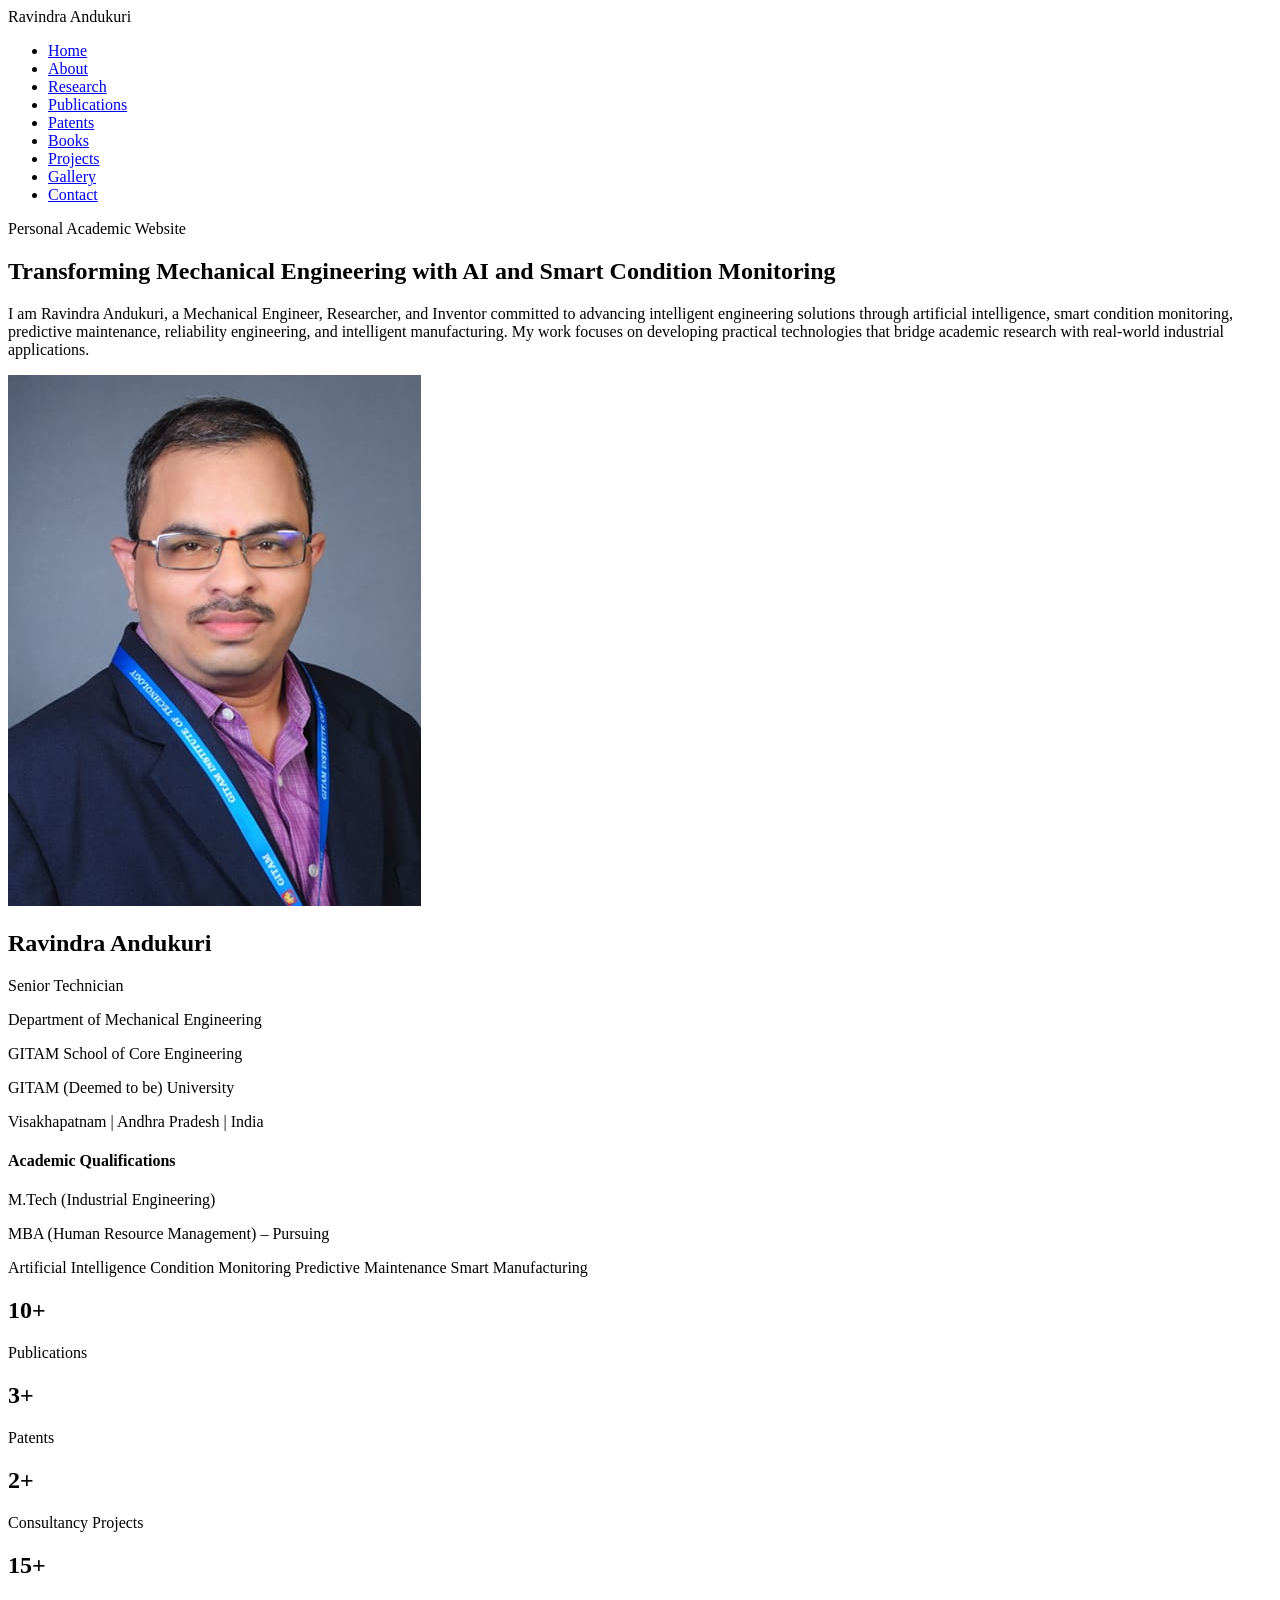
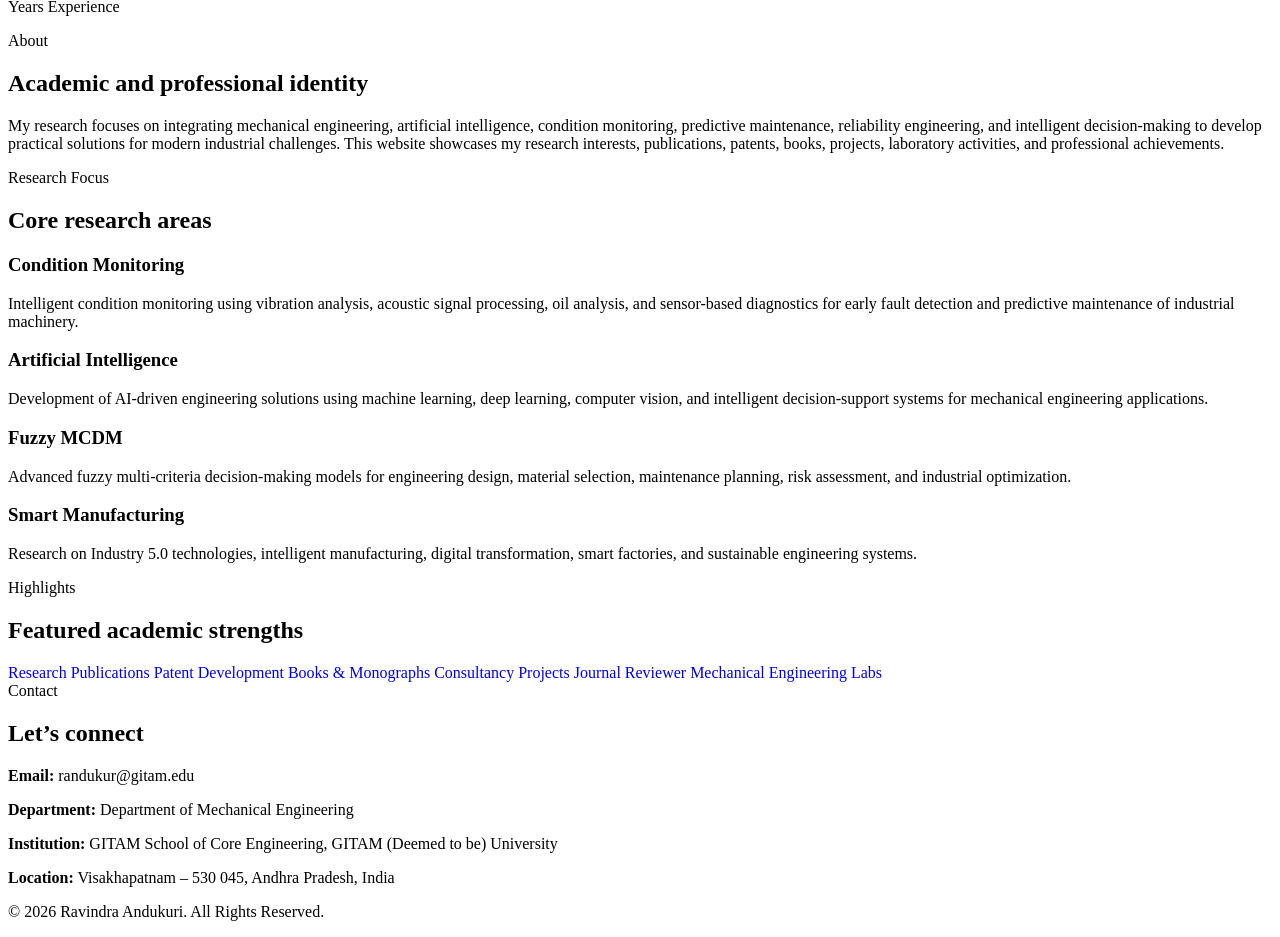
==== commit 5e9d531d: "Update index.html" ====
--- a/index.html
+++ b/index.html
@@ -45,12 +45,7 @@
       industrial applications.
     </p>
 
-    <div class="hero-buttons">
-      <a href="research.html" class="btn primary">Explore Research</a>
-      <a href="publications.html" class="btn secondary">View Publications</a>
-      <a href="contact.html" class="btn secondary">Contact Me</a>
     </div>
-  </div>
 
   <div class="hero-card">
     <div class="profile-image">
@@ -186,10 +181,7 @@
   <p><strong>Institution:</strong> GITAM School of Core Engineering, GITAM (Deemed to be) University</p>
   <p><strong>Location:</strong> Visakhapatnam – 530 045, Andhra Pradesh, India</p>
 
-  <div class="hero-buttons">
-    <a href="contact.html" class="btn primary">Open Contact Page</a>
-  </div>
-</section>
+  </section>
 
 <footer>
   <p>© 2026 Ravindra Andukuri. All Rights Reserved.</p>
--- a/style.css
+++ b/style.css
@@ -1,421 +1,6 @@
-* {
-  margin: 0;
-  padding: 0;
-  box-sizing: border-box;
-  font-family: "Segoe UI", Arial, sans-serif;
+.highlight-grid a {
+  text-decoration: none;
 }
-
-html {
-  scroll-behavior: smooth;
-}
-
-body {
-  background: #07111f;
-  color: #ffffff;
-  line-height: 1.7;
-}
-
-/* Header */
-
-.header {
-  width: 100%;
-  position: sticky;
-  top: 0;
-  background: rgba(7, 17, 31, 0.92);
-  backdrop-filter: blur(14px);
-  z-index: 1000;
-  border-bottom: 1px solid rgba(255, 255, 255, 0.08);
-  transition: 0.3s ease;
-}
-
-.header.scrolled {
-  box-shadow: 0 10px 30px rgba(0, 0, 0, 0.35);
-}
-
-.navbar {
-  max-width: 1180px;
-  margin: auto;
-  padding: 18px 24px;
-  display: flex;
-  justify-content: space-between;
-  align-items: center;
-}
-
-.logo {
-  font-weight: 800;
-  letter-spacing: 0.4px;
-}
-
-.nav-links {
-  list-style: none;
-  display: flex;
-  gap: 26px;
-}
-
-.nav-links a {
-  color: #cbd5e1;
-  text-decoration: none;
-  font-size: 15px;
-  transition: 0.3s ease;
-}
-
-.nav-links a:hover,
-.nav-links a.active {
-  color: #38bdf8;
-}
-
-/* Hero Section */
-
-.hero {
-  min-height: 92vh;
-  max-width: 1180px;
-  margin: auto;
-  padding: 90px 24px;
-  display: grid;
-  grid-template-columns: 1.35fr 0.85fr;
-  align-items: center;
-  gap: 50px;
-}
-
-.tagline,
-.section-label {
-  display: inline-block;
-  color: #38bdf8;
-  text-transform: uppercase;
-  letter-spacing: 4px;
-  font-size: 12px;
-  font-weight: 800;
-  margin-bottom: 18px;
-}
-
-.hero h1 {
-  font-size: 58px;
-  line-height: 1.08;
-  margin-bottom: 24px;
-  letter-spacing: -1.5px;
-}
-
-.hero p,
-.section p {
-  color: #cbd5e1;
-  font-size: 18px;
-  max-width: 850px;
-}
-
-.hero-buttons {
-  margin-top: 34px;
-  display: flex;
-  gap: 16px;
-  flex-wrap: wrap;
-}
-
-.btn {
-  padding: 13px 24px;
-  border-radius: 40px;
-  text-decoration: none;
-  font-weight: 700;
-  transition: 0.3s ease;
-}
-
-.primary {
-  background: linear-gradient(135deg, #38bdf8, #818cf8);
-  color: #ffffff;
-}
-
-.secondary {
-  border: 1px solid rgba(255, 255, 255, 0.2);
-  color: #ffffff;
-}
-
-.btn:hover {
-  transform: translateY(-3px);
-}
-
-/* Profile Card */
-
-.hero-card {
-  background: linear-gradient(160deg, #10233d, #0b1728);
-  border: 1px solid rgba(148, 163, 184, 0.25);
-  border-radius: 28px;
-  padding: 34px;
-  box-shadow: 0 30px 80px rgba(0, 0, 0, 0.35);
-}
-
-.profile-image {
-  width: 190px;
-  height: 190px;
-  margin: auto;
-  margin-bottom: 28px;
-  overflow: hidden;
-  border-radius: 50%;
-  border: 5px solid #4da6ff;
-  box-shadow: 0 10px 30px rgba(0, 0, 0, 0.35);
-}
-
-.profile-image img {
-  width: 100%;
-  height: 100%;
-  object-fit: cover;
-}
-
-.hero-card h2 {
-  margin-bottom: 10px;
-  font-size: 25px;
-}
-
-.hero-card p {
-  color: #cbd5e1;
-  font-size: 16px;
-  margin-bottom: 5px;
-}
-
-.qualification-box {
-  margin-top: 20px;
-  padding: 16px;
-  background: rgba(56, 189, 248, 0.08);
-  border: 1px solid rgba(56, 189, 248, 0.18);
-  border-radius: 18px;
-}
-
-.qualification-box h4 {
-  color: #38bdf8;
-  margin-bottom: 8px;
-  font-size: 14px;
-}
-
-.qualification-box p {
-  font-size: 14px;
-  margin-bottom: 4px;
-}
-
-.chips {
-  margin-top: 22px;
-  display: flex;
-  flex-wrap: wrap;
-  gap: 10px;
-}
-
-.chips span {
-  background: rgba(56, 189, 248, 0.14);
-  color: #67e8f9;
-  padding: 8px 12px;
-  border-radius: 20px;
-  font-size: 13px;
-}
-
-/* Stats */
-
-.stats {
-  background: #0f1f35;
-  display: grid;
-  grid-template-columns: repeat(4, 1fr);
-  text-align: center;
-  padding: 48px 24px;
-  gap: 20px;
-}
-
-.stats h2 {
-  color: #38bdf8;
-  font-size: 44px;
-}
-
-.stats p {
-  color: #cbd5e1;
-  font-size: 16px;
-}
-
-/* Sections */
-
-.section {
-  max-width: 1180px;
-  margin: auto;
-  padding: 90px 24px;
-}
-
-.section h2 {
-  font-size: 42px;
-  margin-bottom: 18px;
-  letter-spacing: -0.8px;
-}
-
-.dark-section {
-  max-width: 100%;
-  background: #0b1728;
-}
-
-.dark-section {
-  max-width: 100%;
-  background: #0b1728;
-}
-
-.dark-section .section-label,
-.dark-section h2,
-.dark-section .cards {
-  width: 100%;
-  max-width: 1180px;
-  margin-left: auto;
-  margin-right: auto;
-}
-
-.dark-section .section-label {
-  display: block;
-}
-
-.cards {
-  margin-top: 36px;
-  display: grid;
-  grid-template-columns: repeat(4, 1fr);
-  gap: 22px;
-}
-
-.card {
-  background: #10233d;
-  border: 1px solid rgba(148, 163, 184, 0.2);
-  border-radius: 22px;
-  padding: 26px;
-  transition: 0.3s ease;
-}
-
-.card:hover,
-.highlight:hover,
-.hero-card:hover {
-  transform: translateY(-6px);
-  border-color: rgba(56, 189, 248, 0.45);
-}
-
-.card h3 {
-  color: #ffffff;
-  margin-bottom: 12px;
-  font-size: 20px;
-}
-
-.card p {
-  font-size: 15px;
-}
-
-/* Highlights */
-
-.highlight-grid {
-  margin-top: 32px;
-  display: grid;
-  grid-template-columns: repeat(3, 1fr);
-  gap: 18px;
-}
-
-.highlight {
-  background: #10233d;
-  padding: 24px;
-  border-radius: 18px;
-  border: 1px solid rgba(148, 163, 184, 0.2);
-  color: #e2e8f0;
-  font-weight: 700;
-  transition: 0.3s ease;
-}
-
-/* Contact */
-
-.contact {
-  background: #0f1f35;
-  border-radius: 28px;
-  margin-bottom: 60px;
-}
-
-.contact p {
-  margin-bottom: 8px;
-}
-
-/* Footer */
-
-footer {
-  text-align: center;
-  padding: 28px;
-  background: #030712;
-  color: #94a3b8;
-}
-
-/* Scroll Animation */
-
-.card,
-.highlight,
-.hero-card,
-.stats div,
-.section {
-  opacity: 0;
-  transform: translateY(25px);
-  transition: all 0.7s ease;
-}
-
-.card.show,
-.highlight.show,
-.hero-card.show,
-.stats div.show,
-.section.show {
-  opacity: 1;
-  transform: translateY(0);
-}
-
-/* Responsive Design */
-
-@media (max-width: 1000px) {
-  .hero {
-    grid-template-columns: 1fr;
-  }
-
-  .hero h1 {
-    font-size: 46px;
-  }
-
-  .cards {
-    grid-template-columns: repeat(2, 1fr);
-  }
-
-  .highlight-grid {
-    grid-template-columns: repeat(2, 1fr);
-  }
-}
-
-@media (max-width: 700px) {
-  .navbar {
-    align-items: flex-start;
-    gap: 14px;
-  }
-
-  .nav-links {
-    display: none;
-  }
-
-  .hero {
-    padding: 70px 22px;
-  }
-
-  .hero h1 {
-    font-size: 38px;
-  }
-
-  .hero p,
-  .section p {
-    font-size: 16px;
-  }
-
-  .stats,
-  .cards,
-  .highlight-grid {
-    grid-template-columns: 1fr;
-  }
-
-  .section {
-    padding: 70px 22px;
-  }
-
-  .section h2 {
-    font-size: 34px;
-  }
-
-  .profile-image {
-    width: 160px;
-    height: 160px;
-
-    /* Smooth Fade Animation */
 
 .fade-item {
   opacity: 0;
@@ -432,177 +17,3 @@
   transform: translateY(0);
   filter: blur(0);
 }
-  }
-}
-
-
-
-/* ===================================================
-                 ABOUT PAGE
-=================================================== */
-
-.about-hero{
-
-    max-width:1200px;
-    margin:80px auto;
-    padding:40px 20px 80px;
-
-    display:grid;
-    grid-template-columns:420px 1fr;
-    gap:70px;
-    align-items:center;
-
-}
-
-/* Photo Card */
-
-.about-photo-card{
-
-    overflow:hidden;
-    border-radius:25px;
-
-    background:linear-gradient(160deg,#10233d,#07111f);
-
-    border:1px solid rgba(56,189,248,.20);
-
-    box-shadow:
-        0 30px 70px rgba(0,0,0,.45),
-        0 0 45px rgba(56,189,248,.12);
-
-    transition:.45s ease;
-
-}
-
-.about-photo-card:hover{
-
-    transform:translateY(-6px);
-
-    box-shadow:
-        0 35px 80px rgba(0,0,0,.55),
-        0 0 55px rgba(56,189,248,.22);
-
-}
-
-.about-photo-card img{
-
-    width:100%;
-    height:620px;
-    object-fit:cover;
-    display:block;
-
-    transition:.6s ease;
-
-}
-
-.about-photo-card:hover img{
-
-    transform:scale(1.03);
-
-}
-
-/* Right Side Content */
-
-.about-text{
-
-    display:flex;
-    flex-direction:column;
-    justify-content:center;
-
-}
-
-.about-text .section-label{
-
-    margin-bottom:18px;
-
-}
-
-.about-text h1{
-
-    font-size:58px;
-    line-height:1.08;
-    margin-bottom:32px;
-    color:#ffffff;
-
-}
-
-.about-text p{
-
-    font-size:19px;
-    color:#cbd5e1;
-
-    line-height:2;
-
-    margin-bottom:24px;
-
-    text-align:left;
-
-    letter-spacing:.2px;
-
-}
-
-/* Smooth Fade */
-
-.about-fade{
-
-    opacity:0;
-    transform:translateY(35px);
-    animation:aboutFade 1.2s ease forwards;
-
-}
-
-@keyframes aboutFade{
-
-    from{
-
-        opacity:0;
-        transform:translateY(35px);
-
-    }
-
-    to{
-
-        opacity:1;
-        transform:translateY(0);
-
-    }
-
-}
-
-/* Responsive */
-
-@media(max-width:992px){
-
-.about-hero{
-
-    grid-template-columns:1fr;
-    gap:45px;
-
-}
-
-.about-photo-card{
-
-    max-width:420px;
-    margin:auto;
-
-}
-
-.about-photo-card img{
-
-    height:500px;
-
-}
-
-.about-text h1{
-
-    font-size:42px;
-
-}
-
-.about-text p{
-
-    font-size:17px;
-
-}
-
-}
-}
